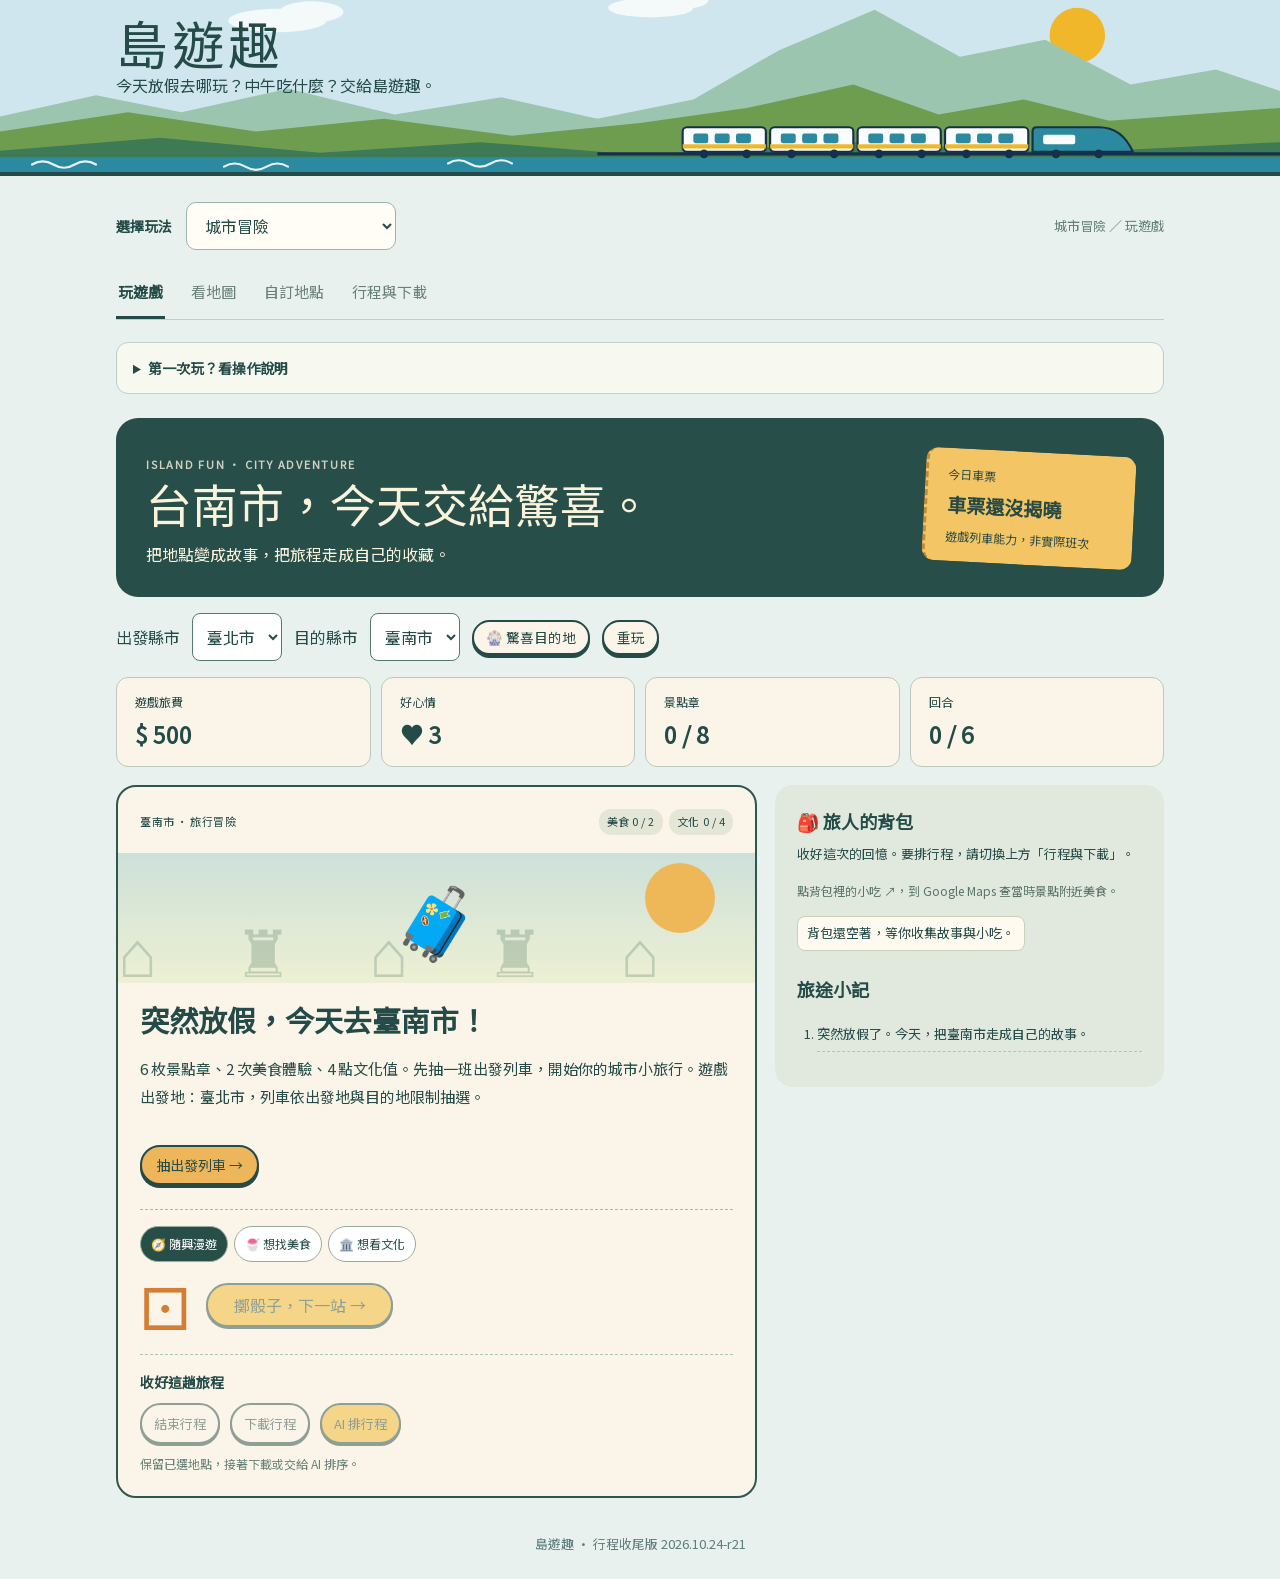
==== index.html @ c090d7b9 "Add files via upload" ====
<!doctype html>
<html lang="zh-Hant-TW">
<head>
  <meta charset="utf-8">
  <meta name="viewport" content="width=device-width, initial-scale=1">
  <title>島遊趣｜台灣環島旅行棋盤遊戲</title>
  <meta name="description" content="島遊趣：擲骰子、走訪台灣各地景點，完成環島一圈的旅行小遊戲。">
  <link rel="icon" href="assets/favicon.svg" type="image/svg+xml">
  <!-- 字體：Huninn（粉圓）作標題、Noto Sans TC 作內文；載入失敗時會自動使用系統字體 -->
  <link rel="preconnect" href="https://fonts.googleapis.com">
  <link rel="preconnect" href="https://fonts.gstatic.com" crossorigin>
  <link rel="stylesheet" href="https://fonts.googleapis.com/css2?family=Huninn&family=Noto+Sans+TC:wght@400;500;700&display=swap">
  <link rel="stylesheet" href="style.css?v=20261024-21">
  <link rel="stylesheet" href="adventure.css?v=20261024-21">
</head>
<body>

  <!-- 頁首：山、海、火車 -->
  <header class="masthead">
    <img src="assets/scenery.svg" alt="" aria-hidden="true">
    <div class="masthead-text">
      <h1>島遊趣</h1>
      <p>今天放假去哪玩？中午吃什麼？交給島遊趣。</p>
    </div>
  </header>

  <section class="explorer" id="explorer" aria-label="旅行模式">
    <nav class="ex-modes" aria-label="選擇玩法">
      <button data-ex-mode="adventure" type="button">✨ 城市冒險</button>
      <button data-ex-mode="taiwan" type="button">🗺️ 全台抽選</button>
      <button data-ex-mode="county" type="button">📍 縣市抽選</button>
      <button data-ex-mode="lunch" type="button">🍱 午餐吃什麼？</button>
      <button data-ex-mode="lottery" type="button">🎟️ 自訂抽籤</button>
      <button data-ex-mode="classic" type="button">🎒 經典環島棋盤</button>
    </nav>
    <section id="adventure-game" class="adventure-game" hidden aria-label="城市旅行冒險">
      <header class="adv-hero"><div><p class="adv-eyebrow">ISLAND FUN · CITY ADVENTURE</p><h2><span id="adv-city-title">台南</span>，今天交給驚喜。</h2><p>把地點變成故事，把旅程走成自己的收藏。</p></div><div class="adv-ticket"><span>今日車票</span><strong id="adv-train-tag">車票還沒揭曉</strong><small>遊戲列車能力，非實際班次</small></div></header>
      <div class="adv-city-bar"><label for="adv-origin">出發縣市</label><select id="adv-origin"></select><label for="adv-city">目的縣市</label><select id="adv-city"></select><button id="adv-random-city" class="btn" type="button">🎡 驚喜目的地</button><button id="adv-restart" class="btn" type="button">重玩</button><span id="adv-save" role="status"></span></div>
      <div class="adv-hud"><div><span>遊戲旅費</span><strong>$ <b id="adv-money">500</b></strong></div><div><span>好心情</span><strong>♥ <b id="adv-mood">3</b></strong></div><div><span>景點章</span><strong><b id="adv-stamps">0</b> / 8</strong></div><div><span>回合</span><strong id="adv-turn">0 / 6</strong></div></div>
      <div class="adv-main-grid"><section class="adv-stage">
        <div class="adv-stage-head"><span id="adv-scene-tag">旅行冒險</span><div class="adv-missions"><span id="adv-food-task">美食 0 / 2</span><span id="adv-culture-task">文化 0 / 4</span></div></div>
        <div class="adv-stage-art" aria-hidden="true"><span class="adv-sun"></span><span class="adv-cityline">⌂　♜　⌂　♜　⌂</span><span id="adv-scene-icon">🧳</span></div>
        <h3 id="adv-scene-title"></h3><p id="adv-scene-body"></p><div id="adv-actions" class="adv-actions"></div>
        <div class="adv-dice-zone"><div class="adv-preferences" aria-label="下一站偏好"><button type="button" data-adv-intent="any">🧭 隨興漫遊</button><button type="button" data-adv-intent="food">🍧 想找美食</button><button type="button" data-adv-intent="culture">🏛️ 想看文化</button></div><div class="adv-roll-row"><span id="adv-die" aria-label="骰子">⚀</span><button id="adv-roll" class="btn btn-primary" type="button">擲骰子，下一站 →</button><button id="adv-reroll" class="btn" type="button" hidden>用改票券重擲</button></div></div>
      </section><aside class="adv-bag"><h3>🎒 旅人的背包</h3><p>收好這次的回憶。要排行程，請切換上方「行程與下載」。</p><div class="adv-bag-ai" hidden><button id="adv-bag-ai-copy" class="btn" type="button" hidden>複製給 AI 排行程</button><button id="adv-bag-gemini" class="btn btn-primary" type="button">複製行程 → 開啟 Gemini</button><a href="https://gemini.google.com/app?hl=zh-TW" target="_blank" rel="noopener noreferrer">已複製？開啟 Google Gemini</a><p id="adv-bag-ai-status" role="status"></p><textarea id="adv-bag-ai-fallback" readonly rows="6" hidden aria-label="手動複製 AI 行程提示"></textarea></div><p class="adv-food-help">點背包裡的小吃 ↗，到 Google Maps 查當時景點附近美食。</p><ul id="adv-inventory"></ul><h3>旅途小記</h3><ol id="adv-log"></ol></aside></div>
      <section class="adv-map-card"><div class="adv-map-heading"><div><p class="adv-eyebrow">YOUR REAL FOOTPRINTS</p><h3>我的地理足跡</h3></div><button id="adv-map-retry" type="button">重新載入地圖</button></div><canvas id="adv-map" width="960" height="620" role="img" aria-label="城市實際地理位置圖，景點編號及走訪狀態另列於下方"></canvas><p id="adv-map-status" role="status">地圖載入後，可看到所有景點與旅人位置。</p><p class="adv-map-credit">底圖 © <a href="https://www.openstreetmap.org/copyright" target="_blank" rel="noopener noreferrer">OpenStreetMap contributors</a>。景點座標參考交通部觀光署開放資料；點位僅供定位，不代表開放或可直接到訪。</p><ul id="adv-stamp-list" class="adv-stamp-list"></ul>
      <div class="adv-share-row"><select id="adv-share-format" aria-label="分享圖尺寸"><option value="square">方形地圖</option><option value="story">直式地圖</option></select><button id="adv-download" class="btn btn-primary" type="button" disabled>下載 Travel Plan 地圖</button><button id="adv-copy" class="btn" type="button">複製完整行程</button><button id="adv-copy-ai" class="btn" type="button">複製給 AI 排行程</button><button id="adv-gemini" class="btn" type="button">複製行程 → 開啟 Gemini</button></div><p id="adv-share-status" role="status"></p><textarea id="adv-share-text" readonly rows="6" hidden aria-label="手動複製行程"></textarea></section>
    </section>
    <section id="ex-lottery" class="panel ex-lottery" hidden aria-labelledby="lottery-title">
      <p class="ex-eyebrow">不只旅行，任何選擇都能抽。</p><h2 id="lottery-title">自訂抽籤</h2>
      <p>一行貼一個設定值，輸入這次要抽出幾個選擇，再按「開始抽籤」。同次不重複抽出相同選項。</p>
      <label for="lottery-values">抽籤選項（每行一個，最多 200 個；重複內容會合併）</label>
      <textarea id="lottery-values" rows="9" placeholder="選項一&#10;選項二&#10;選項三"></textarea>
      <div class="lottery-controls"><label for="lottery-count">要抽出幾個？</label><input type="number" id="lottery-count" min="1" max="200" step="1" value="1"><button id="lottery-start" type="button" class="btn btn-primary">開始抽籤</button></div>
      <p id="lottery-status" role="status" aria-live="polite"></p><ol id="lottery-results" class="lottery-results"></ol>
      <button type="button" id="lottery-copy" class="btn" disabled>複製抽籤結果</button><div class="lottery-ai"><h3>用自訂地點排行程</h3><label for="lottery-ai-source">交給 AI 的地點</label><select id="lottery-ai-source"><option value="result">這次抽出的結果</option><option value="all">全部輸入地點</option></select><div class="ai-action-row"><button id="lottery-copy-ai" type="button" class="btn" disabled>複製給 AI 排行程</button><button id="lottery-gemini" type="button" class="btn btn-primary" disabled>複製行程 → 開啟 Gemini</button></div><p class="plan-note">這份清單若是景點或店家，可直接交給 AI 安排行程；地點不明時會請 AI 先確認。</p></div><label id="lottery-copy-label" for="lottery-fallback" hidden>請選取文字手動複製</label><textarea id="lottery-fallback" rows="6" readonly hidden></textarea>
      <p class="plan-note">每次開始都是新的一輪，所有輸入選項都有機會被選中。輸入、數量與上次結果會保存在此瀏覽器。</p><p id="lottery-save" class="plan-note" role="status"></p>
    </section>
    <div id="ex-play">
      <div class="ex-heading"><p class="ex-eyebrow">把猶豫，變成下一站。</p><h2 id="ex-title"></h2><p id="ex-description"></p></div>
      <div id="ex-county-controls" class="ex-controls" hidden>
        <label for="ex-county">縣市地圖</label><select id="ex-county"></select><button id="ex-reroll-county" class="btn" type="button">重新抽縣市</button>
      </div>
      <div id="ex-category-controls" class="ex-controls" hidden><label for="ex-category">想去哪一類？</label><select id="ex-category"><option value="all">全部地點</option><option value="museum">博物館</option><option value="art">美術館</option><option value="library">圖書館</option><option value="trail">步道</option><option value="street">老街／聚落</option></select><p id="ex-category-note" class="plan-note"></p></div>
      <div id="ex-lunch-controls" class="ex-controls" hidden>
        <label for="ex-campus">學校／校區</label><select id="ex-campus"><option>三民校區</option><option>民生校區</option></select>
        <details><summary>編輯午餐選項（餐點類型或店家）</summary><label for="ex-foods">每行一個選項，最多 40 個</label><textarea id="ex-foods" rows="6"></textarea><button id="ex-merge-foods" type="button" class="btn">加入預設與補充店家</button> <button id="ex-save-foods" type="button" class="btn">儲存午餐選項</button> <button id="ex-reset-foods" type="button" class="btn">恢復預設 16 個選項</button></details>
        <p class="plan-note" id="ex-lunch-note"></p>
      </div>
      <div id="ex-departure" class="ex-controls"><label for="ex-origin">遊戲出發縣市</label><select id="ex-origin"></select><p class="plan-note">可隨時變更出發縣市，第一站交通遊戲卡會同步更新。列車卡不代表實際班次。</p></div>
      <div class="ex-grid"><section class="panel ex-machine">
        <h2 id="ex-next-label"></h2><div id="ex-visual" class="ex-visual"></div>
        <p class="ex-count" id="ex-count"></p><div class="ex-draw-actions">
          <button type="button" class="btn" data-draw="dice">🎲 擲骰子</button><button type="button" class="btn" data-draw="dart">🎯 擲飛鏢</button><button type="button" class="btn btn-primary" data-draw="wheel">🎡 轉輪盤</button>
        </div><p class="plan-note">三種方式皆為隨機抽選。骰子以六進位編碼對應候選編號；飛鏢為模擬隨機投擲。</p>
        <div id="ex-result" class="ex-result" hidden><span>這次選到</span><h3 id="ex-result-name"></h3><div id="ex-result-map"></div><p id="ex-result-transport" class="ex-train-note"></p></div>
        <p id="ex-status" role="status" aria-live="polite">選一種玩法，決定下一站。</p>
      </section><section class="panel">
        <h2 id="ex-route-title"></h2><p id="ex-empty" class="plan-note">抽到景點後，會依順序加入這裡。</p><ol id="ex-route" class="ex-route"></ol>
        <div class="ex-route-actions"><button id="ex-copy" type="button" class="btn">複製行程</button><button id="ex-copy-ai" type="button" class="btn">複製給 AI 排行程</button><button id="ex-gemini" type="button" class="btn">複製行程 → 開啟 Gemini</button><button id="ex-clear" type="button" class="btn">重玩</button></div>
        <label id="ex-manual-label" for="ex-manual-copy" hidden>請選取文字手動複製</label><textarea id="ex-manual-copy" readonly rows="8" hidden></textarea>
        <p id="ex-save" role="status" class="plan-note"></p><p class="plan-note">各縣市、各校區分開保留抽選紀錄。同張地圖不重複抽已加入行程的地點，全部抽完可重新開始。抽選順序未依距離最佳化，跨縣市或離島請分天安排。</p>
      </section></div>
      <section class="panel ex-map-panel"><h2>這張地圖的候選地點</h2><p class="plan-note">這是抽選探索棋盤，非地理位置圖。格子編號對應輪盤區域；實際位置請開啟地圖查詢。</p>
        <details id="ex-custom-editor"><summary>✏️ 自訂地點</summary><label for="ex-map-places">每行一個地點；套用後會替換整張候選地圖並重新開始此地圖的抽選紀錄。</label><textarea id="ex-map-places" rows="7"></textarea><div class="ex-route-actions"><button id="ex-apply-map" class="btn btn-primary" type="button">套用到這張地圖</button><button id="ex-default-map" class="btn" type="button">恢復預設地點</button><button id="custom-copy-ai" class="btn" type="button">複製自訂地點給 AI</button><button id="custom-gemini" class="btn" type="button">複製行程 → 開啟 Gemini</button></div></details>
        <ol id="ex-candidate-list" class="ex-candidates"></ol>
      </section>
      <details class="ex-sources"><summary>景點參考與使用提醒</summary><p>預設地點僅供旅行靈感，開放、收費及營業狀況請以各館舍與店家公告為準。</p><a href="https://www.taiwan.net.tw/m1.aspx?sNo=0001016" target="_blank" rel="noopener noreferrer">交通部觀光署景點資訊</a> · <a href="https://www.twtainan.net/zh-tw/shop/consume/1113/" target="_blank" rel="noopener noreferrer">莉莉水果店｜臺南旅遊網</a></details>
    </div>
  </section>
  <main class="layout" id="classic-game" hidden>

    <!-- 棋盤（格子由 game.js 產生） -->
    <section class="board-wrap" aria-label="遊戲棋盤">
      <div id="board" class="board">

        <!-- 棋盤中央：骰子與按鈕 -->
        <div class="center">
          <img class="center-map" src="assets/taiwan.svg" alt="" aria-hidden="true">
          <div class="center-content">
            <div id="die" class="die" role="img" aria-label="骰子">
              <!-- 9 個點位由 game.js 產生 -->
            </div>
            <button id="btn-roll" class="btn btn-primary btn-roll" type="button">擲骰子</button>
            <p id="hint" class="hint" aria-live="polite">準備好了就出發吧！</p>
          </div>
        </div>

        <!-- 玩家棋子 -->
        <div id="token" class="token" aria-hidden="true">🎒</div>
      </div>
    </section>

    <!-- 側邊：旅人手帳 -->
    <aside class="side">
      <section class="panel" aria-labelledby="stats-title">
        <h2 id="stats-title">旅人手帳</h2><p id="departure-note" class="ex-train-note">第一回合會依落點抽出發交通卡。</p>
        <dl class="stats">
          <div class="stat wide"><dt>📍 目前位置</dt><dd id="stat-pos">出發！環遊台灣</dd></div>
          <div class="stat"><dt>💰 旅費</dt><dd id="stat-money">NT$ 0</dd></div>
          <div class="stat"><dt>🌄 旅遊值</dt><dd id="stat-travel">0</dd></div>
          <div class="stat"><dt>🏛️ 文化值</dt><dd id="stat-culture">0</dd></div>
          <div class="stat"><dt>📮 走訪景點</dt><dd id="stat-visited">0 / 0</dd></div>
        </dl>
        <div class="progress" aria-label="環島進度">
          <div class="progress-track"><div id="progress-fill" class="progress-fill"></div></div>
          <p id="progress-text" class="progress-text">環島進度 0 / 24 格</p>
        </div>
      </section>

      <section class="panel" aria-labelledby="plan-title" id="planner">
        <h2 id="plan-title">我的旅行行程</h2>
        <p class="plan-note">蓋章景點會依走訪順序加入。下方可選擇景點格，換成你想玩的地點。清單是旅行靈感，跨縣市或離島請分天安排。</p>
        <form id="place-form" class="place-form">
          <label for="replace-cell">要替換的景點格</label><select id="replace-cell"></select><label for="place-name">新地點（建議含縣市）</label>
          <div class="place-input"><input id="place-name" maxlength="80" placeholder="例如：台中 第二市場" required><button class="btn" type="submit">替換地圖格子</button></div>
        </form><p class="plan-note">替換格子會重新開始環島回合與行程；自訂棋盤會保留至下次開啟。</p><button type="button" class="btn" id="reset-board">恢復原始環島地圖</button>
        <ol id="itinerary" class="itinerary"></ol>
        <button id="copy-plan" type="button" class="btn">複製行程</button>
        <p id="plan-status" role="status" class="plan-note"></p>
        <label for="plan-fallback" id="fallback-label" hidden>請選取以下文字，手動複製行程</label>
        <textarea id="plan-fallback" rows="7" readonly hidden></textarea>
      </section>
      <section class="panel" aria-labelledby="save-title">
        <h2 id="save-title">旅行存檔</h2>
        <p id="save-status" role="status" class="plan-note"></p>
        <p class="plan-note">進度保留在目前瀏覽器。回合中離開，會回到上一個完成的回合；換裝置、清除瀏覽器資料或無痕模式可能無法保留。</p>
        <button id="reset-game" type="button" class="btn">重新開始</button>
      </section>
      <section class="panel" aria-labelledby="log-title">
        <h2 id="log-title">旅途紀錄</h2>
        <ol id="log" class="log"></ol>
      </section>

      <details class="panel rules">
        <summary>玩法說明</summary>
        <ul>
          <li>按「擲骰子」，棋子會依點數前進。</li>
          <li>停在景點可蓋章，獲得旅遊值、文化值，也要付出一點旅費。</li>
          <li>🎒 旅途奇遇多半是好運；🌦️ 突發事件可能讓你停一回合或退後。</li>
          <li>繞完一圈回到起點，就能領取你的旅行稱號。</li>
        </ul>
      </details>
    </aside>
  </main>

  <section class="explorer" id="unified-plan" aria-labelledby="unified-title"><div class="panel unified-card"><p class="unified-eyebrow" id="unified-mode">行程</p><h2 id="unified-title">Travel Plan</h2><p id="unified-end-status" class="plan-note" role="status"></p><ol id="unified-place-list" class="unified-place-list"></ol><div class="unified-options"><label for="unified-source">使用的內容</label><select id="unified-source"></select><span id="unified-count" role="status"></span><label for="unified-format">圖片尺寸</label><select id="unified-format"><option value="square">方形圖片</option><option value="story">直式圖片</option></select></div><div class="unified-buttons"><button id="unified-finish" class="btn" type="button">結束行程</button><button id="unified-copy" class="btn" type="button">複製行程</button><button id="unified-ai" class="btn" type="button" hidden>複製給 AI 排行程</button><button id="unified-gemini" class="btn btn-primary" type="button">複製行程 → 開啟 Gemini</button><button id="unified-download" class="btn" type="button">下載 Travel Plan</button><button id="unified-download-text" class="btn" type="button">下載 AI 排程文字</button><button id="unified-replay" class="btn" type="button">重玩</button></div><div class="site-url-row"><span>遊戲網址</span><a href="https://nancy098517.github.io/island-fun/" target="_blank" rel="noopener noreferrer">https://nancy098517.github.io/island-fun/</a><button id="unified-share" class="btn" type="button">複製網址</button><p id="site-url-status" role="status"></p><textarea id="site-url-fallback" readonly rows="2" hidden aria-label="手動複製遊戲網址"></textarea></div><p id="unified-format-note" class="plan-note"></p><p id="unified-status" role="status"></p><textarea id="unified-fallback" readonly rows="7" hidden aria-label="手動複製 Travel Plan"></textarea><p class="plan-note"><a href="https://gemini.google.com/app?hl=zh-TW" target="_blank" rel="noopener noreferrer">開啟 Google Gemini</a>，貼上已複製的內容並送出。</p></div></section>
  <div class="explorer" id="map-area">
    <section id="google-place-map" class="panel google-place-map" aria-labelledby="google-place-title">
      <div class="google-map-heading"><h2 id="google-place-title">📍 Google Maps 地點標示</h2><a id="google-place-external" target="_blank" rel="noopener noreferrer">在 Google Maps 開啟</a></div>
      <p id="google-place-label" role="status"></p>
      <iframe id="google-place-frame" title="Google Maps 地點" loading="lazy" allowfullscreen referrerpolicy="no-referrer-when-downgrade"></iframe>
      <div class="map-share-actions"><button id="map-copy-link" class="btn" type="button">複製地圖連結</button><button id="map-copy-invite" class="btn" type="button">複製邀約文字</button><button id="map-share" class="btn" type="button">複製遊戲網址</button></div>
      <div class="map-share-actions"><label for="share-image-format">Travel Plan 分享圖</label><select id="share-image-format"><option value="square">方形圖片</option><option value="story">直式圖片</option></select><button id="map-download-image" class="btn" type="button">下載 Travel Plan PNG</button></div><p id="map-share-status" role="status"></p><label id="map-copy-fallback-label" for="map-copy-fallback" hidden>請選取文字手動複製</label><textarea id="map-copy-fallback" readonly rows="6" hidden></textarea>
      <p class="plan-note">此模式的分享圖是文字行程卡。發文時可另外貼上邀約文字與地圖連結。</p>
      <p class="plan-note">按「在地圖標示」可查詢店家；選取正確分店後，以 OpenStreetMap 底圖標示。若查不到，請改用完整地址。一次查看一個地點。</p>
    </section>
  </div>

  <footer class="footer">
    島遊趣 · 行程收尾版 2026.10.24-r21
  </footer>

  <!-- 景點／事件卡片 -->
  <div id="modal" class="overlay" hidden>
    <div id="card" class="card" role="dialog" aria-modal="true" aria-labelledby="card-title" data-theme="city">
      <div class="card-head"><span id="card-tag" class="tag"></span></div>
      <div id="card-icon" class="card-icon" aria-hidden="true"></div>
      <h2 id="card-title"></h2>
      <p id="card-body" class="card-body"></p>
      <ul id="card-chips" class="chips"></ul>
      <button id="card-btn" class="btn btn-primary" type="button">繼續</button>
    </div>
  </div>

  <!-- 結算畫面 -->
  <div id="result" class="overlay" hidden>
    <div class="card result-card" role="dialog" aria-modal="true" aria-labelledby="result-title" data-theme="culture">
      <div class="card-icon" aria-hidden="true">🎉</div>
      <h2 id="result-title">恭喜完成台灣環島旅行！</h2>
      <dl class="result-grid">
        <div><dt>走訪景點數</dt><dd id="res-visited">0</dd></div>
        <div><dt>旅遊值</dt><dd id="res-travel">0</dd></div>
        <div><dt>文化值</dt><dd id="res-culture">0</dd></div>
        <div><dt>剩餘旅費</dt><dd id="res-money">0</dd></div>
      </dl>
      <div class="title-badge">
        <span class="badge-label">你的旅行稱號</span>
        <strong id="res-title-name"></strong>
        <p id="res-title-note"></p>
      </div>
      <div class="result-actions">
        <button id="btn-restart" class="btn btn-primary" type="button">重玩</button>
        <button id="result-plan" class="btn" type="button">下載／AI 排行程</button>
        <button id="btn-copy" class="btn" type="button">複製成績</button>
      </div>
      <p id="copy-status" class="copy-status" aria-live="polite"></p>
    </div>
  </div>

  <script src="transport.js?v=20261024-21" defer></script>
  <script src="city-data.js?v=20261024-21" defer></script>
  <script src="trip-plan.js?v=20261024-21" defer></script>
  <script src="lunch-data.js?v=20261024-21" defer></script>
  <script src="community-data.js?v=20261024-21" defer></script>
  <script src="location-search.js?v=20261024-21" defer></script>
  <script src="place-map.js?v=20261024-21" defer></script>
  <script src="plan-actions.js?v=20261024-21" defer></script>
  <script src="game.js?v=20261024-21" defer></script>
  <script src="adventure.js?v=20261024-21" defer></script>
  <script src="explore.js?v=20261024-21" defer></script>
  <script src="workspace-tabs.js?v=20261024-21" defer></script>

</body>
</html>
---- style.css ----
/* ==========================================================
   島遊趣 style.css
   配色取自台灣旅行的日常：海、山、計程車黃、蓋章紅、夜藍墨水
   ========================================================== */

:root {
  --ink: #14304a;       /* 夜藍（文字、邊框） */
  --sea: #2b8aa0;       /* 海水 */
  --leaf: #5f8f4a;      /* 山林綠 */
  --taxi: #f1b72b;      /* 計程車黃 */
  --stamp: #c5402f;     /* 旅行印章紅 */
  --slate: #6a7f99;     /* 都會灰藍 */
  --bg: #e8f1ee;        /* 頁面底色（淡海鹽色） */
  --paper: #fbfdfc;     /* 卡片紙色 */
  --mint: #d8efe6;      /* 旅途奇遇格 */
  --mist: #e3e9f2;      /* 突發事件格 */

  --font-title: "Huninn", "Noto Sans TC", "PingFang TC", "Microsoft JhengHei", sans-serif;
  --font-body: "Noto Sans TC", "PingFang TC", "Microsoft JhengHei", system-ui, sans-serif;
}

*, *::before, *::after { box-sizing: border-box; }

html { -webkit-text-size-adjust: 100%; }

body {
  margin: 0;
  background: var(--bg);
  color: var(--ink);
  font-family: var(--font-body);
  line-height: 1.6;
}

h1, h2 { font-family: var(--font-title); font-weight: 400; margin: 0; }

:focus-visible { outline: 3px solid var(--sea); outline-offset: 3px; }

/* ---------- 頁首 ---------- */
.masthead {
  position: relative;
  height: clamp(128px, 19vw, 176px);
  overflow: hidden;
  background: #cfe6ee;
  border-bottom: 4px solid var(--ink);
}
.masthead img {
  position: absolute; inset: 0;
  width: 100%; height: 100%;
  object-fit: cover;
  object-position: 70% bottom;
}
.masthead-text {
  position: relative;
  max-width: 1080px;
  margin: 0 auto;
  padding: 14px 16px;
}
.masthead h1 {
  font-size: clamp(32px, 7vw, 52px);
  line-height: 1.1;
  letter-spacing: 0.08em;
}
.masthead p { margin: 2px 0 0; font-size: clamp(13px, 2.6vw, 16px); }

/* ---------- 版面 ---------- */
.layout {
  display: grid;
  grid-template-columns: minmax(0, 1fr);
  gap: 16px;
  max-width: 1080px;
  margin: 0 auto;
  padding: 14px 12px 8px;
}
@media (min-width: 900px) {
  .layout {
    grid-template-columns: minmax(0, 640px) 340px;
    justify-content: center;
    align-items: start;
    gap: 24px;
    padding-top: 22px;
  }
}

/* ---------- 棋盤 ---------- */
.board {
  /* container-type 讓內部可用 cqw（棋盤寬度的 1%）來縮放文字與棋子 */
  container-type: inline-size;
  position: relative;
  display: grid;
  grid-template-columns: repeat(7, minmax(0, 1fr));
  grid-template-rows: repeat(7, minmax(0, 1fr));
  gap: 4px;
  width: 100%;
  max-width: 640px;
  margin: 0 auto;
  aspect-ratio: 1;
  padding: 6px;
  background: var(--ink);
  border-radius: 18px;
}

.cell {
  position: relative;
  display: flex;
  flex-direction: column;
  align-items: center;
  justify-content: center;
  min-width: 0;
  overflow: hidden;
  background: var(--paper);
  border-radius: 6px;
  padding-top: 5px;
  text-align: center;
}
/* 景點頂端色帶：用顏色區分山、海、城市、人文 */
.cell::before {
  content: "";
  position: absolute; left: 0; right: 0; top: 0;
  height: 5px;
  background: var(--band, transparent);
}
.cell[data-theme="sea"]     { --band: var(--sea); }
.cell[data-theme="green"]   { --band: var(--leaf); }
.cell[data-theme="city"]    { --band: var(--slate); }
.cell[data-theme="culture"] { --band: var(--taxi); }

.cell[data-type="start"] { background: var(--taxi); }
.cell[data-type="chance"] { background: var(--mint); }
.cell[data-type="event"] { background: var(--mist); }

.cell-icon { font-size: clamp(15px, 5cqw, 30px); line-height: 1.15; }
.cell-name {
  font-size: clamp(9px, 2.9cqw, 14px);
  line-height: 1.15;
  font-weight: 500;
  white-space: nowrap;
}

/* 走訪過的景點蓋上紅色印章 */
.cell.visited::after {
  content: "印";
  position: absolute;
  right: 1px; top: 6px;
  width: 1.5em; height: 1.5em;
  display: grid; place-items: center;
  font-family: var(--font-title);
  font-size: clamp(8px, 2.4cqw, 13px);
  color: var(--stamp);
  border: 2px solid var(--stamp);
  border-radius: 50%;
  transform: rotate(-14deg);
  background: rgba(251, 253, 252, 0.8);
}

/* 棋盤中央 */
.center {
  grid-row: 2 / 7;
  grid-column: 2 / 7;
  position: relative;
  display: grid;
  place-items: center;
  background: #dcebe6;
  border-radius: 10px;
  overflow: hidden;
}
.center-map {
  position: absolute;
  height: 92%;
  left: 50%; top: 50%;
  transform: translate(-50%, -50%);
}
.center-content {
  position: relative;
  display: flex;
  flex-direction: column;
  align-items: center;
  gap: clamp(6px, 2.4cqw, 16px);
  padding: 0 6px;
}
.hint {
  margin: 0;
  max-width: 90%;
  min-height: 2.6em;
  text-align: center;
  font-size: clamp(11px, 2.9cqw, 15px);
  line-height: 1.3;
  font-weight: 500;
}

/* 玩家棋子 */
.token {
  position: absolute;
  z-index: 3;
  width: 6.6cqw; height: 6.6cqw;
  display: grid; place-items: center;
  font-size: 4.2cqw;
  background: var(--taxi);
  border: 2px solid var(--ink);
  border-radius: 50%;
  box-shadow: 0 2px 0 var(--ink);
  transform: translate(-50%, -50%);
  transition: left 0.28s ease, top 0.28s ease;
  pointer-events: none;
}
.token.no-anim { transition: none; }
.token.hop { animation: hop 0.3s ease; }
@keyframes hop {
  0%   { transform: translate(-50%, -50%); }
  50%  { transform: translate(-50%, -95%); }
  100% { transform: translate(-50%, -50%); }
}

/* ---------- 骰子 ---------- */
.die {
  width: clamp(50px, 15cqw, 88px);
  aspect-ratio: 1;
  display: grid;
  grid-template: repeat(3, 1fr) / repeat(3, 1fr);
  padding: 12%;
  background: #fff;
  border: 3px solid var(--ink);
  border-radius: 16px;
  box-shadow: 0 4px 0 var(--ink);
}
.pip { border-radius: 50%; background: transparent; }
.pip.on { background: var(--ink); }
.die.rolling { animation: shake 0.4s linear infinite; }
@keyframes shake {
  0%   { transform: rotate(0deg) translateY(0); }
  25%  { transform: rotate(-14deg) translateY(-5px); }
  50%  { transform: rotate(10deg) translateY(0); }
  75%  { transform: rotate(-8deg) translateY(-3px); }
  100% { transform: rotate(0deg) translateY(0); }
}

/* ---------- 按鈕 ---------- */
.btn {
  font-family: var(--font-title);
  font-size: 1.05rem;
  cursor: pointer;
  padding: 0.5em 1.6em;
  color: var(--ink);
  background: var(--paper);
  border: 3px solid var(--ink);
  border-radius: 999px;
  box-shadow: 0 4px 0 var(--ink);
  transition: transform 0.08s, box-shadow 0.08s;
}
.btn:active:not(:disabled) { transform: translateY(3px); box-shadow: 0 1px 0 var(--ink); }
.btn:disabled { opacity: 0.5; cursor: not-allowed; box-shadow: 0 2px 0 var(--ink); }
.btn-primary { background: var(--taxi); }
.btn-roll { font-size: clamp(0.95rem, 4cqw, 1.5rem); padding: 0.35em 1.4em; }

/* ---------- 側邊面板 ---------- */
.side { display: grid; gap: 14px; }

.panel {
  background: var(--paper);
  border: 3px solid var(--ink);
  border-radius: 12px;
  padding: 12px 14px 14px;
}
.panel h2 { font-size: 1.25rem; margin-bottom: 8px; }

.stats { display: grid; grid-template-columns: 1fr 1fr; gap: 0 14px; margin: 0; }
.stat {
  padding: 6px 0;
  border-top: 2px dashed var(--line, #c9d9d3);  /* 像車票的虛線 */
}
.stat.wide { grid-column: 1 / -1; border-top: 0; }
.stat dt { font-size: 0.82rem; opacity: 0.8; }
.stat dd { margin: 0; font-size: 1.15rem; font-weight: 700; }
.stat dd.bump { animation: bump 0.6s ease; transform-origin: left center; }
@keyframes bump {
  0%   { transform: scale(1); color: var(--ink); }
  35%  { transform: scale(1.18); color: var(--sea); }
  100% { transform: scale(1); color: var(--ink); }
}

.progress { margin-top: 8px; }
.progress-track {
  height: 12px;
  background: #dbe6e1;
  border: 2px solid var(--ink);
  border-radius: 999px;
  overflow: hidden;
}
.progress-fill { height: 100%; width: 0; background: var(--leaf); transition: width 0.3s ease; }
.progress-text { margin: 4px 0 0; font-size: 0.82rem; }

.log { list-style: none; margin: 0; padding: 0; font-size: 0.9rem; }
.log li { padding: 5px 0; border-top: 1px dashed #c9d9d3; }
.log li:first-child { border-top: 0; font-weight: 700; }
.log li:not(:first-child) { opacity: 0.75; }

.rules summary { cursor: pointer; font-family: var(--font-title); font-size: 1.1rem; }
.rules ul { margin: 8px 0 0; padding-left: 1.2em; font-size: 0.92rem; }

.footer { text-align: center; padding: 14px 12px 24px; font-size: 0.8rem; opacity: 0.7; }

/* ---------- 彈出卡片 ---------- */
.overlay {
  position: fixed; inset: 0; z-index: 10;
  display: flex; align-items: center; justify-content: center;
  padding: 16px;
  background: rgba(20, 48, 74, 0.6);
  overflow-y: auto;
}
.overlay[hidden] { display: none; }

.card {
  width: min(100%, 400px);
  max-height: 100%;
  overflow-y: auto;
  padding: 0 20px 20px;
  text-align: center;
  background: var(--paper);
  border: 3px solid var(--ink);
  border-radius: 16px;
  animation: pop 0.18s ease-out;
}
@keyframes pop { from { transform: scale(0.94); opacity: 0; } to { transform: scale(1); opacity: 1; } }

.card-head {
  margin: 0 -20px;
  padding: 8px 12px;
  background: var(--band, var(--slate));
  border-bottom: 3px solid var(--ink);
  border-radius: 12px 12px 0 0;
}
.card[data-theme="sea"]     { --band: var(--sea); }
.card[data-theme="green"]   { --band: var(--leaf); }
.card[data-theme="city"]    { --band: var(--slate); }
.card[data-theme="culture"] { --band: var(--taxi); }
.card[data-theme="chance"]  { --band: #7fc4a8; }
.card[data-theme="event"]   { --band: #9fb2cc; }

.tag { font-family: var(--font-title); font-size: 0.95rem; color: var(--ink); }
.card-icon { font-size: 52px; line-height: 1.2; margin-top: 12px; }
.card h2 { font-size: 1.7rem; margin: 4px 0 6px; }
.card-body { margin: 0 0 12px; font-size: 1.02rem; }

.chips { list-style: none; display: flex; flex-wrap: wrap; justify-content: center; gap: 8px; margin: 0 0 16px; padding: 0; }
.chip { padding: 3px 12px; border-radius: 8px; font-weight: 700; font-size: 0.95rem; }
.chip.good { background: #dff0d8; color: #2f5d1f; }
.chip.bad  { background: #f8dcd6; color: #8d2a1c; }
.chip.info { background: #dbe8f2; color: var(--ink); }

/* ---------- 結算 ---------- */
.result-card { width: min(100%, 440px); }
.result-grid {
  display: grid; grid-template-columns: 1fr 1fr; gap: 8px;
  margin: 8px 0 14px;
}
.result-grid div { padding: 8px; background: #eef5f2; border-radius: 8px; }
.result-grid dt { font-size: 0.82rem; opacity: 0.8; }
.result-grid dd { margin: 0; font-size: 1.4rem; font-weight: 700; }

.title-badge {
  margin: 0 0 16px;
  padding: 12px 14px;
  border: 3px dashed var(--stamp);
  border-radius: 12px;
  color: var(--stamp);
  transform: rotate(-1.5deg);
}
.badge-label { display: block; font-size: 0.82rem; }
.title-badge strong { display: block; font-family: var(--font-title); font-weight: 400; font-size: 1.8rem; line-height: 1.3; }
.title-badge p { margin: 4px 0 0; font-size: 0.92rem; color: var(--ink); }

.result-actions { display: flex; gap: 10px; justify-content: center; flex-wrap: wrap; }
.copy-status { min-height: 1.4em; margin: 10px 0 0; font-size: 0.85rem; }

/* ---------- 偏好：減少動態 ---------- */
@media (prefers-reduced-motion: reduce) {
  .die.rolling, .token.hop, .stat dd.bump, .card { animation: none; }
  .token { transition: none; }
}

/* 旅行規劃與存檔 */
.plan-note { font-size: .85rem; line-height: 1.7; color: #425965; }
.place-form label { display:block; font-size:.9rem; margin-bottom:.4rem; }
.place-input { display:flex; gap:.4rem; flex-wrap:wrap; }
.place-input input { flex:1; min-width:0; width:100%; border:1px solid #55717b; border-radius:8px; padding:.65rem; font:inherit; }
.place-input .btn { padding:.5rem .8rem; }
.itinerary { padding-left:1.5rem; max-height:20rem; overflow:auto; }
.itinerary li { padding:.6rem 0; border-bottom:1px dashed #b8c8cb; overflow-wrap:anywhere; }
.plan-links { display:flex; gap:.6rem; flex-wrap:wrap; align-items:center; margin-top:.3rem; font-size:.8rem; }
.plan-links a { color:#176579; text-underline-offset:3px; }
.plan-links button { font:inherit; background:white; border:1px solid #9aafb6; border-radius:5px; padding:.2rem .45rem; cursor:pointer; }
#plan-fallback { width:100%; box-sizing:border-box; font:inherit; }
.result-actions { flex-wrap:wrap; }
/* 決策入口與探索地圖 */
[hidden] { display:none !important; }
.explorer { max-width:1080px; margin:0 auto; padding:22px 16px; }
.ex-modes { display:grid;grid-template-columns:repeat(4,minmax(0,1fr));gap:10px; }
.ex-modes button { min-height:60px;border:2px solid var(--ink);border-radius:12px;background:var(--paper);color:var(--ink);font:inherit;font-weight:700;padding:10px;cursor:pointer; }
.ex-modes button[aria-pressed="true"] { background:var(--taxi);box-shadow:0 4px 0 var(--ink); }
.ex-heading { margin:28px 0 18px; }
.ex-heading h2 { font-size:clamp(26px,5vw,38px); }
.ex-heading p { max-width:680px; }
.ex-eyebrow { color:#296d62;font-size:.85rem;letter-spacing:.12em;font-weight:bold;margin:0 0 6px; }
.ex-controls { display:flex;gap:12px;align-items:center;flex-wrap:wrap;background:#d6e7df;border-radius:12px;padding:16px;margin-bottom:18px; }
.ex-controls details { width:100%; }
.ex-controls details label, #ex-custom-editor label {display:block;margin:12px 0 6px;}
.ex-controls select, #replace-cell { max-width:100%;padding:10px;border:2px solid var(--ink);border-radius:8px;font:inherit;background:white;color:var(--ink); }
#replace-cell { width:100%;margin-bottom:10px; }
.ex-grid { display:grid;grid-template-columns:minmax(0,1.1fr) minmax(0,1fr);gap:20px;align-items:start; }
.ex-machine { text-align:center; }
.ex-visual { width: min(100%,320px);aspect-ratio:1;margin:0 auto;display:grid;place-items:center; }
.ex-visual svg { width:100%;height:100%; }
.ex-dice { font-size:clamp(48px,8vw,90px);color:var(--ink); }
.ex-draw-actions,.ex-route-actions { display:flex;gap:10px;flex-wrap:wrap;justify-content:center; }
.ex-draw-actions .btn,.ex-route-actions .btn { font-size:.95rem;padding:.5em 1em; }
.ex-count { margin:4px 0 14px;font-weight:700; }
.ex-result { background:#e5f2e4;border:2px dashed #557e50;border-radius:12px;padding:16px;margin:18px 0 8px; }
.ex-result h3 {font-size:1.5rem;margin:3px 0 8px;overflow-wrap:anywhere;}
#ex-status { min-height:3em;line-height:1.7;overflow-wrap:anywhere; }
.ex-route { padding-left:24px;max-height:480px;overflow:auto; }
.ex-route li { padding:10px 0;border-bottom:1px dashed #b7c9c1;overflow-wrap:anywhere; }
.ex-route-links {display:flex;flex-wrap:wrap;gap:12px;font-size:.85rem;margin-top:6px;align-items:center;}
.ex-route-links button {border:1px solid #9aafb6;border-radius:5px;background:white;color:var(--ink);padding:5px 8px;font:inherit;cursor:pointer;}
.explorer a { color:#176579;text-underline-offset:3px; }
.ex-map-panel { margin-top:20px; }
.ex-candidates {list-style:none;display:grid;grid-template-columns:repeat(4,minmax(0,1fr));gap:10px;padding:0;max-height:440px;overflow:auto;}
.ex-candidates li {background:#e7eee9;border-top:4px solid var(--sea);border-radius:8px;min-height:70px;padding:12px;display:grid;align-items:center;overflow-wrap:anywhere;font-size:.95rem;}
.ex-candidates li.ex-visited {background:#f9efd1;border-color:var(--taxi);}
#ex-custom-editor {margin-top:12px;} #ex-custom-editor summary,.ex-sources summary {cursor:pointer;}
.explorer textarea {width:100%;box-sizing:border-box;border:1px solid #55717b;border-radius:8px;padding:10px;font:inherit;margin-bottom:12px;}
.ex-sources {font-size:.85rem;margin-top:20px;}
@media(max-width:700px) { .ex-modes{grid-template-columns:repeat(2,minmax(0,1fr));}.ex-grid{grid-template-columns:minmax(0,1fr);}.ex-candidates{grid-template-columns:repeat(2,minmax(0,1fr));}.explorer{padding:16px 12px;}.ex-controls .btn{font-size:.9rem;padding:.5em 1em;} }
.ex-modes { grid-template-columns:repeat(5,minmax(0,1fr)); }
.ex-lottery { margin-top:24px;max-width:760px;margin-left:auto;margin-right:auto;padding:22px; }
.ex-lottery h2 {font-size:2rem;}
.ex-lottery label {display:block;margin:14px 0 8px;}
.lottery-controls {display:flex;gap:12px;align-items:center;flex-wrap:wrap;}
.lottery-controls label {margin:0;}
#lottery-count {width:90px;max-width:100%;padding:10px;border:2px solid var(--ink);border-radius:8px;font:inherit;}
.lottery-results li {padding:12px;background:#e0efe3;border-radius:8px;margin:8px 0;overflow-wrap:anywhere;font-weight:700;}
#lottery-status {min-height:1.6em;}
@media(max-width:700px) {.ex-modes{grid-template-columns:repeat(2,minmax(0,1fr));}.ex-modes button:last-child{grid-column:1/-1;}.ex-lottery{padding:16px;}}
.ex-train-note {font-size:.85rem;line-height:1.7;background:#e1ebf0;border-left:4px solid var(--sea);padding:10px;text-align:left;white-space:pre-line;overflow-wrap:anywhere;}
.google-place-map {margin-top:22px;}
.google-map-heading {display:flex;gap:12px;align-items:center;justify-content:space-between;flex-wrap:wrap;}
.google-map-heading a {font-size:.85rem;}
#google-place-frame {display:block;border:0;border-radius:10px;width:100%;height:350px;background:#dde9e4;}
#google-place-label {font-weight:700;overflow-wrap:anywhere;}
.ex-candidates li button {padding:0;border:0;background:none;text-align:left;font:inherit;cursor:pointer;color:var(--ink);width:100%;overflow-wrap:anywhere;}
#ex-result-map button {padding:6px 12px;border:1px solid #55717b;border-radius:6px;background:white;font:inherit;cursor:pointer;color:var(--ink);}
@media(max-width:700px){#google-place-frame{height:280px;}}
.map-share-actions {display:flex;flex-wrap:wrap;gap:10px;align-items:center;margin-top:14px;}
.map-share-actions .btn {font-size:.9rem;padding:.5em 1em;}
.map-share-actions select {font:inherit;max-width:100%;padding:8px;border:1px solid var(--ink);border-radius:6px;}
#map-share-status {font-size:.9rem;min-height:1.5em;}

@font-face {font-family:"Island Trip TC";src:url("assets/island-trip-tc.ttf") format("truetype");font-style:normal;font-weight:400;font-display:swap;}

#map-area { padding-top:0; }
#map-area:has(#google-place-map[hidden]) { display:none; }

:root {--font-title:"Island Trip TC","Island Emoji","Microsoft JhengHei",sans-serif;--font-body:"Island Trip TC","Island Emoji","Microsoft JhengHei",sans-serif;}

@font-face {font-family:"Island Emoji";src:url("assets/island-emoji.ttf") format("truetype");font-style:normal;font-weight:400;font-display:swap;}
.ai-settings-grid{display:grid;grid-template-columns:2fr 1fr 1fr 1.3fr;gap:12px;margin-top:14px;}
.ai-settings-grid label{font-size:.9rem;display:grid;gap:6px;}
.ai-settings-grid input,.ai-settings-grid select{font:inherit;width:100%;min-width:0;padding:9px;border:1px solid #9aafb6;border-radius:7px;background:white;color:var(--ink);}
.ai-plan-settings summary{cursor:pointer;}
@media(max-width:700px){.ai-settings-grid{grid-template-columns:1fr 1fr;}.ai-settings-grid label:first-child{grid-column:1/-1;}}
.ai-action-row{display:flex;flex-wrap:wrap;gap:10px;margin-top:12px;}
.lottery-ai{margin-top:24px;border-top:1px dashed #b7c9c1;padding-top:16px;}
.lottery-ai h3{font-size:1.1rem;}.lottery-ai select{max-width:100%;padding:10px;border:1px solid #557970;border-radius:8px;font:inherit;background:white;color:var(--ink);}
/* 全模式使用同一組操作列；保留舊元件僅供相容事件，不再呈現分散按鈕。 */
.ex-route-actions:has(#ex-copy),.adv-share-row,.map-share-actions,.lottery-ai,#lottery-copy,#custom-copy-ai,#custom-gemini,#copy-plan,#reset-game{display:none !important;}
#unified-plan{padding-top:0;}.unified-card{border-color:#31564e;background:#faf5e8;padding:22px;}.unified-eyebrow{font-size:12px;letter-spacing:.08em;color:#426b5a;margin:0 0 5px;}.unified-card h2{font-size:28px;}.unified-options{display:flex;gap:10px;align-items:center;flex-wrap:wrap;margin:16px 0;}.unified-options label,.unified-options span{font-size:13px;}.unified-options select{font:inherit;max-width:100%;padding:9px;border:1px solid #9aaa99;border-radius:8px;background:white;color:#254b48;}.unified-buttons{display:flex;gap:12px;flex-wrap:wrap;}.unified-buttons .btn{font-size:14px;padding:.6em 1.1em;}#unified-status{font-size:13px;line-height:1.7;min-height:1.6em;}
@media(max-width:700px){.unified-card{padding:16px;}.unified-buttons{display:grid;grid-template-columns:1fr 1fr;}.unified-buttons .btn{padding:.65em .7em;font-size:12px;}}
/* 統一各模式的視覺語言，玩法與資料仍各自保留。 */
:root{--ink:#254b48;--bg:#e8f1ee;--paper:#faf5e8;}
.btn{border-width:2px;border-color:#254b48;box-shadow:0 3px 0 #254b48;color:#254b48;}
.ex-grid .panel,.ex-map-panel,.ex-lottery,.side .panel,.google-place-map{background:#faf5e8;border:1px solid #b9c9bb;border-radius:18px;}
.ex-map-panel,.ex-lottery{padding:20px;}
.ex-heading{color:#254b48;}.ex-controls{border:1px solid #c4d6ca;}.ex-candidates li{border-top-width:3px;background:#e1e9de;}
@media(max-width:700px){.ex-map-panel,.ex-lottery{padding:16px;}}
/* 分頁只顯示目前任務，保留各遊戲狀態。 */
.workspace-tabs{display:grid;grid-template-columns:repeat(4,minmax(0,1fr));gap:8px;position:sticky;top:0;z-index:10;background:#e8f1ee;padding:12px 0;margin:0 0 20px}
.workspace-tabs button{border:2px solid #254b48;border-radius:12px;padding:14px 8px;background:#faf5e8;color:#254b48;font:inherit;font-weight:700;cursor:pointer}
.workspace-tabs button[aria-selected=true]{background:#254b48;color:#fff8df;box-shadow:0 4px 0 #e8b84e}
body[data-workspace-view]:not([data-workspace-view=play]) #adventure-game,body[data-workspace-view]:not([data-workspace-view=play]) #ex-play,body[data-workspace-view]:not([data-workspace-view=play]) #ex-lottery,body[data-workspace-view]:not([data-workspace-view=play]) #classic-game{display:none!important}
.workspace-panel{margin-top:12px}.workspace-panel .explorer{width:100%;margin:0}.workspace-panel>details{background:#faf5e8;padding:24px;border:2px solid #254b48;border-radius:16px}
.adv-custom-row{display:grid;grid-template-columns:2fr 1fr 1fr 1fr auto;gap:12px;border:1px solid #b8c7bc;border-radius:12px;margin:16px 0;padding:12px}.adv-custom-row label{display:flex;flex-direction:column;gap:5px;min-width:0}.adv-custom-row input,.adv-custom-row select{width:100%;min-width:0;padding:10px;border:1px solid #a6b7ac;border-radius:8px;font:inherit;background:white}.adv-custom-row button{align-self:end}
.location-search{display:flex;gap:10px;flex-wrap:wrap}.location-search input{flex:1;min-width:140px;padding:12px;font:inherit}.location-result{display:block;width:100%;text-align:left;margin:8px 0;padding:12px}.osm-place-canvas{width:100%;height:auto;border-radius:14px}.osm-search-results:empty{display:none}
@media(max-width:650px){.workspace-tabs{gap:5px}.workspace-tabs button{font-size:13px;padding:12px 3px}.adv-custom-row{grid-template-columns:1fr 1fr}.adv-custom-row label:first-of-type{grid-column:1/-1}}

/* r14：玩法選擇與頁內操作分層。 */
.ex-modes[hidden]{display:none!important}
.mode-picker{display:flex;align-items:center;gap:14px;padding:4px 0 18px;color:#254b48}
.mode-picker label{font-size:14px;font-weight:700;white-space:nowrap}
.mode-picker select{font:inherit;font-size:16px;color:#254b48;background:#fffdf6;border:1px solid #9cb4ab;border-radius:10px;padding:10px 38px 10px 14px;max-width:100%;min-width:210px}
#workspace-context{margin-left:auto;font-size:13px;color:#628078}
.workspace-tabs{display:flex;gap:24px;position:static;padding:0;margin:0 0 22px;border-bottom:1px solid #bdcec5;background:transparent}
.workspace-tabs button{flex:0 1 auto;border:0;border-bottom:3px solid transparent;border-radius:0;padding:12px 2px;color:#688078;background:transparent;font-size:15px;font-weight:500;box-shadow:none;min-height:46px;white-space:nowrap}
.workspace-tabs button[aria-selected=true]{background:transparent;color:#254b48;border-bottom-color:#254b48;box-shadow:none;font-weight:700}
.workspace-tabs button:focus-visible,.mode-picker select:focus-visible{outline:3px solid #c99827;outline-offset:3px}
body[data-workspace-view]:not([data-workspace-view=play]) #explorer{padding-bottom:0}
.workspace-panel{margin-top:0;padding-top:0}
.plan-guide{font-size:14px;color:#58736a;line-height:1.7;margin:0 0 14px;padding:0}
#view-panel-plan .unified-card{border:1px solid #c2d0c6;border-radius:16px;padding:26px}
@media(max-width:650px){.mode-picker{gap:10px;flex-wrap:wrap;padding:0 0 12px}.mode-picker select{flex:1;min-width:0}.mode-picker label{font-size:13px}#workspace-context{display:none}.workspace-tabs{gap:0;justify-content:space-between;margin-bottom:16px}.workspace-tabs button{flex:1;font-size:13px;padding:12px 1px}.workspace-panel{padding-top:0}#view-panel-plan .unified-card{padding:18px}.plan-guide{font-size:13px}}

.shop-info{font-size:13px;line-height:1.7;color:#58736a;margin:6px 0 10px;overflow-wrap:anywhere;font-weight:400}.shop-info a{white-space:nowrap}

.ex-train-note:empty{display:none}

.pocket-overview{border-top:1px solid #bdcec5;margin-top:24px;padding:18px 0;color:#254b48;line-height:1.8}.pocket-overview summary{cursor:pointer;font-weight:700}.pocket-overview label{margin-right:12px;font-size:14px}.pocket-overview select{font:inherit;max-width:100%;padding:8px;border:1px solid #9cb4ab;border-radius:8px;margin:16px 0;background:#fffdf6}

.site-url-row{border-top:1px solid #d3dccc;margin-top:22px;padding-top:16px;display:flex;align-items:center;gap:12px;flex-wrap:wrap;font-size:14px}.site-url-row>a{overflow-wrap:anywhere;min-width:0}.site-url-row>span{font-weight:700}.site-url-row>p{flex-basis:100%;font-size:13px;margin:0}.site-url-row textarea{flex-basis:100%}.site-url-row .btn{font-size:13px;padding:8px 12px}@media(max-width:650px){.site-url-row{gap:10px}.site-url-row>a{flex-basis:100%}}

.gemini-reminder{width:min(480px,calc(100vw - 32px));box-sizing:border-box;max-height:calc(100dvh - 32px);overflow:auto;padding:24px;border:2px solid #254b48;border-radius:18px;background:#faf5e8;color:#254b48;margin:auto;font:inherit;line-height:1.8}.gemini-reminder::backdrop{background:rgba(20,47,43,.6)}.gemini-reminder h2{font-size:22px;line-height:1.5;margin:0 0 16px}.gemini-reminder-actions{display:flex;gap:12px;justify-content:flex-end;flex-wrap:wrap;margin-top:22px}.gemini-reminder-actions .btn{font-size:14px}@media(max-width:500px){.gemini-reminder{padding:20px}.gemini-reminder-actions{display:grid;grid-template-columns:1fr}.gemini-reminder-actions .btn{width:100%}}
.trip-finishbar{border-top:1px dashed #afc3b8;margin-top:20px;padding-top:16px;text-align:left}.trip-finishbar[hidden]{display:none!important}.trip-finishbar>p{font-size:14px;font-weight:700;margin:0 0 10px}.trip-finishbar>div{display:flex;gap:10px;flex-wrap:wrap}.trip-finishbar .btn{font-size:13px;padding:9px 12px}.trip-finishbar>small{display:block;color:#658076;font-size:12px;line-height:1.7;margin-top:10px}.unified-place-list{max-height:220px;overflow:auto;line-height:1.8;font-size:14px;margin:12px 0 18px;padding-left:24px;overflow-wrap:anywhere}#unified-end-status{padding:10px 12px;background:#e4eddf;border-radius:8px}@media(max-width:650px){.trip-finishbar>div{display:grid;grid-template-columns:repeat(3,minmax(0,1fr));gap:7px}.trip-finishbar .btn{padding:9px 4px;font-size:12px}}

.play-instructions{margin:0 0 20px;border:1px solid #bdcec5;border-radius:12px;background:#f7f8ef;color:#254b48}.play-instructions summary{padding:14px 16px;cursor:pointer;font-size:14px;font-weight:700}.play-instructions>div{padding:0 18px 16px;font-size:14px;line-height:1.9}.play-instructions h3{font-size:16px;margin:16px 0 8px}.play-instructions ol{padding-left:22px;margin:8px 0}.play-instructions li{margin-bottom:8px;overflow-wrap:anywhere}body[data-workspace-view]:not([data-workspace-view=play]) #play-instructions{display:none}@media(max-width:650px){.play-instructions>div{font-size:13px;padding:0 14px 14px}.play-instructions summary{font-size:13px}}
---- adventure.css ----
/* 城市冒險：旅行手帳、車票與抵站場景 */
.ex-modes{grid-template-columns:repeat(3,minmax(0,1fr));}
.adventure-game{--adv-dark:#254b48;--adv-paper:#faf5e8;margin-top:24px;color:var(--adv-dark);}
.adv-hero{padding:30px;border-radius:22px;background:#284e49;color:#faf3dc;display:flex;justify-content:space-between;gap:24px;align-items:center;position:relative;overflow:hidden;}
.adv-hero h2{font-size:clamp(28px,4.5vw,46px);line-height:1.3;}.adv-hero p{margin:8px 0 0;}.adv-eyebrow{font-size:11px;letter-spacing:.16em;font-weight:700;margin:0 0 8px;opacity:.8;}
.adv-ticket{background:#f4c565;color:#294a44;min-width:210px;max-width:280px;padding:16px 20px;border-radius:12px;transform:rotate(3deg);border-left:3px dashed #c28b3a;}.adv-ticket span,.adv-ticket small{display:block;font-size:12px;}.adv-ticket strong{display:block;font-size:19px;margin:6px 0;}
.adv-city-bar{display:flex;gap:12px;align-items:center;flex-wrap:wrap;padding:16px 0;}.adv-city-bar select,.adv-share-row select{border:1px solid #557970;border-radius:8px;padding:10px;background:white;color:var(--adv-dark);font:inherit;max-width:100%;}.adv-city-bar .btn{font-size:.85rem;padding:.4em .9em;}.adv-city-bar span{font-size:.78rem;}
.adv-hud{display:grid;grid-template-columns:repeat(4,minmax(0,1fr));gap:10px;margin-bottom:18px;}.adv-hud>div{background:var(--adv-paper);border:1px solid #b9c9bb;border-radius:12px;padding:14px 18px;}.adv-hud span{display:block;font-size:12px;}.adv-hud strong{display:block;font-size:23px;margin-top:4px;}.adv-hud b{font:inherit;}
.adv-main-grid{display:grid;grid-template-columns:minmax(0,1.65fr) minmax(0,1fr);gap:18px;align-items:start;}.adv-stage{border:2px solid #31564e;background:var(--adv-paper);border-radius:20px;overflow:hidden;padding:22px;min-height:500px;}.adv-stage-head{display:flex;justify-content:space-between;gap:12px;flex-wrap:wrap;align-items:center;font-size:11px;letter-spacing:.05em;}.adv-missions{display:flex;gap:6px;}.adv-missions span{padding:4px 8px;border-radius:12px;background:#e4e6d6;}.adv-missions span.done{background:#bce0bb;}.adv-stage-art{height:130px;margin:18px -22px 16px;background:linear-gradient(#cde0d9,#edf0d3);position:relative;overflow:hidden;display:grid;place-items:center;}.adv-stage-art #adv-scene-icon{font-size:70px;z-index:1;animation:adv-arrive .45s ease;}.adv-cityline{position:absolute;bottom:-18px;left:0;white-space:nowrap;font-size:65px;letter-spacing:6px;color:#426b5a;opacity:.25;}.adv-sun{position:absolute;width:70px;height:70px;background:#eeb758;border-radius:50%;top:10px;right:40px;}
.adv-stage h3{font-size:clamp(22px,3.5vw,29px);line-height:1.4;margin:0 0 12px;}.adv-stage>p{font-size:15px;line-height:1.9;min-height:75px;}.adv-actions{display:flex;flex-wrap:wrap;gap:12px;}.adv-actions .btn{font-size:14px;padding:.6em 1em;border-width:2px;}.adv-actions .btn:first-child{background:#eeb65b;}
.adv-dice-zone{margin-top:24px;padding-top:16px;border-top:1px dashed #a8b8aa;}.adv-preferences{display:flex;gap:6px;flex-wrap:wrap;}.adv-preferences button{border:1px solid #9aaa99;background:white;border-radius:20px;padding:7px 10px;color:#254b48;cursor:pointer;font:inherit;font-size:12px;}.adv-preferences button[aria-pressed=true]{background:#284e49;color:white;}.adv-preferences button:disabled{opacity:.5;cursor:default;}.adv-roll-row{display:flex;align-items:center;gap:16px;flex-wrap:wrap;margin-top:14px;}.adv-roll-row .btn{font-size:16px;border-width:2px;}#adv-die{font-size:58px;line-height:1;color:#d47e35;}
.adv-bag{border-radius:18px;background:#e1e9de;padding:22px;}.adv-bag h3{font-size:18px;margin:0 0 8px;}.adv-bag p{font-size:13px;margin:0 0 16px;}.adv-bag ul{list-style:none;padding:0;margin:0 0 24px;display:flex;gap:8px;flex-wrap:wrap;}.adv-bag ul li{background:#fffaf0;border:1px solid #c7d0b9;border-radius:8px;padding:6px 9px;font-size:13px;}.adv-bag ol{padding-left:20px;font-size:13px;line-height:1.9;}.adv-bag ol li{padding:5px 0;border-bottom:1px dashed #b5c3b4;}
.adv-map-card{margin-top:22px;background:var(--adv-paper);padding:20px;border:1px solid #c1cbbb;border-radius:18px;}.adv-map-heading{display:flex;align-items:center;justify-content:space-between;gap:12px;}.adv-map-heading h3{font-size:25px;margin:0 0 14px;}.adv-map-heading button{font:inherit;font-size:12px;border:1px solid #9aaa99;border-radius:8px;background:white;padding:8px;cursor:pointer;}#adv-map{width:100%;height:auto;display:block;border-radius:12px;border:1px solid #bdcabc;background:#e3eee8;}#adv-map-status,.adv-map-credit,#adv-share-status{font-size:12px;line-height:1.8;}.adv-stamp-list{display:grid;grid-template-columns:repeat(4,minmax(0,1fr));gap:8px;list-style:none;margin:16px 0;padding:0;}.adv-stamp-list li{padding:10px;background:#e5e8dd;border-radius:10px;font-size:12px;opacity:.8;overflow-wrap:anywhere;}.adv-stamp-list li.is-stamped{background:#f4da99;opacity:1;}.adv-stamp-list button{display:block;background:transparent;border:0;color:#27666d;text-decoration:underline;font-size:11px;padding:6px 0;cursor:pointer;}.adv-share-row{display:flex;flex-wrap:wrap;align-items:center;gap:10px;}.adv-share-row .btn{font-size:14px;padding:.6em 1em;border-width:2px;}
@keyframes adv-arrive{from{transform:translateY(20px);opacity:0;}to{transform:translateY(0);opacity:1;}}
@media(max-width:700px){.adv-hero{padding:22px;flex-direction:column;align-items:flex-start;}.adv-ticket{transform:none;width:100%;max-width:none;}.adv-main-grid{grid-template-columns:minmax(0,1fr);}.adv-hud>div{padding:10px;}.adv-hud strong{font-size:18px;}.adv-hud span{font-size:10px;}.adv-stage{padding:18px;}.adv-stage-art{margin-left:-18px;margin-right:-18px;}.adv-map-card{padding:12px;}.adv-stamp-list{grid-template-columns:repeat(2,minmax(0,1fr));}.ex-modes{grid-template-columns:repeat(2,minmax(0,1fr));}.ex-modes button:last-child{grid-column:auto;}}
@media(prefers-reduced-motion:reduce){.adv-stage-art #adv-scene-icon{animation:none;}}

.adventure-game {font-family:"Island Trip TC",var(--font-body);}

.adv-stage-art #adv-scene-icon {font-family:"Island Emoji",var(--font-body);}
.adv-bag-ai{display:flex;flex-wrap:wrap;gap:10px;margin:12px 0 20px;}.adv-bag-ai .btn{font-size:12px;padding:.55em .9em;border-width:2px;}.adv-bag-ai p{width:100%;font-size:12px;line-height:1.7;margin:0;}

.adv-bag-ai a{font-size:12px;width:100%;color:#27666d;}

.adv-nearby-food{color:#21655b;text-decoration:underline;text-underline-offset:3px;font:inherit;line-height:1.7;overflow-wrap:anywhere}.adv-actions>a.adv-nearby-food{display:inline-block;padding:10px 4px;font-size:14px}.adv-bag ul li.adv-snack-entry{border-color:#91b0a1;background:#f5f6e9;max-width:100%;overflow-wrap:anywhere}.adv-snack-entry a{display:block;font-weight:700}.adv-snack-entry small{display:block;font-size:11px;color:#658076;margin-top:3px}.adv-bag p.adv-food-help{font-size:12px;color:#58736a}
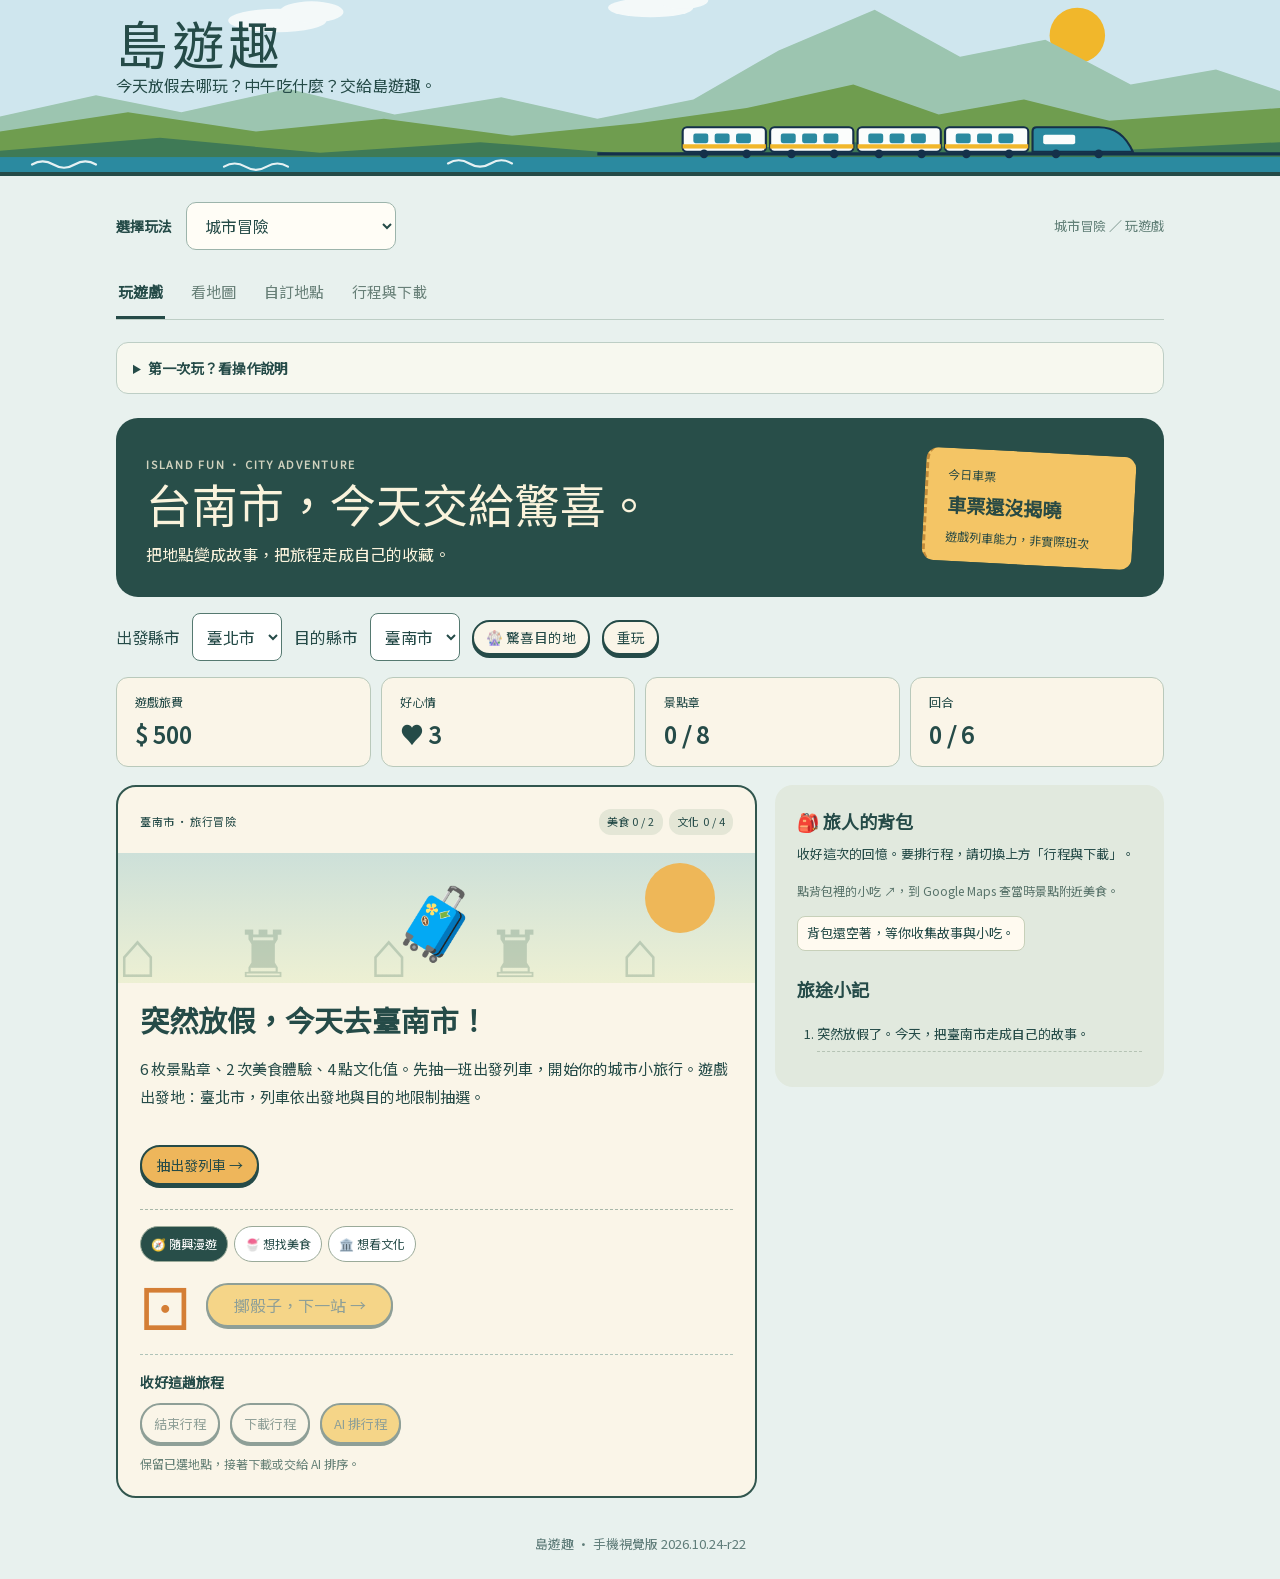
==== commit 6a4f24dd: "Add files via upload" ====
--- a/index.html
+++ b/index.html
@@ -10,8 +10,9 @@
   <link rel="preconnect" href="https://fonts.googleapis.com">
   <link rel="preconnect" href="https://fonts.gstatic.com" crossorigin>
   <link rel="stylesheet" href="https://fonts.googleapis.com/css2?family=Huninn&family=Noto+Sans+TC:wght@400;500;700&display=swap">
-  <link rel="stylesheet" href="style.css?v=20261024-21">
-  <link rel="stylesheet" href="adventure.css?v=20261024-21">
+  <link rel="stylesheet" href="style.css?v=20261024-22">
+  <link rel="stylesheet" href="adventure.css?v=20261024-22">
+  <link rel="stylesheet" href="mobile.css?v=20261024-22">
 </head>
 <body>
 
@@ -178,7 +179,7 @@
   </div>
 
   <footer class="footer">
-    島遊趣 · 行程收尾版 2026.10.24-r21
+    島遊趣 · 手機視覺版 2026.10.24-r22
   </footer>
 
   <!-- 景點／事件卡片 -->
@@ -218,18 +219,18 @@
     </div>
   </div>
 
-  <script src="transport.js?v=20261024-21" defer></script>
-  <script src="city-data.js?v=20261024-21" defer></script>
-  <script src="trip-plan.js?v=20261024-21" defer></script>
-  <script src="lunch-data.js?v=20261024-21" defer></script>
-  <script src="community-data.js?v=20261024-21" defer></script>
-  <script src="location-search.js?v=20261024-21" defer></script>
-  <script src="place-map.js?v=20261024-21" defer></script>
-  <script src="plan-actions.js?v=20261024-21" defer></script>
-  <script src="game.js?v=20261024-21" defer></script>
-  <script src="adventure.js?v=20261024-21" defer></script>
-  <script src="explore.js?v=20261024-21" defer></script>
-  <script src="workspace-tabs.js?v=20261024-21" defer></script>
+  <script src="transport.js?v=20261024-22" defer></script>
+  <script src="city-data.js?v=20261024-22" defer></script>
+  <script src="trip-plan.js?v=20261024-22" defer></script>
+  <script src="lunch-data.js?v=20261024-22" defer></script>
+  <script src="community-data.js?v=20261024-22" defer></script>
+  <script src="location-search.js?v=20261024-22" defer></script>
+  <script src="place-map.js?v=20261024-22" defer></script>
+  <script src="plan-actions.js?v=20261024-22" defer></script>
+  <script src="game.js?v=20261024-22" defer></script>
+  <script src="adventure.js?v=20261024-22" defer></script>
+  <script src="explore.js?v=20261024-22" defer></script>
+  <script src="workspace-tabs.js?v=20261024-22" defer></script>
 
 </body>
 </html>
--- a/mobile.css
+++ b/mobile.css
@@ -0,0 +1,116 @@
+/* r22：手機以清楚的操作區、整齊欄位和舒適字級呈現。桌面沿用原版。 */
+@media (max-width:700px) {
+  body {font-family:system-ui,-apple-system,"PingFang TC","Microsoft JhengHei",sans-serif;background:#eff4f1;}
+  .masthead {height:112px;border-bottom:0;}
+  .masthead-text {padding:16px;}
+  .masthead h1 {font-size:32px;letter-spacing:.06em;}
+  .masthead p {max-width:290px;font-size:12px;line-height:1.6;margin-top:6px;}
+  .explorer {padding:16px;}
+  #explorer {padding-top:18px;}
+  .mode-picker {gap:10px;padding-bottom:14px;}
+  .mode-picker label {font-size:13px;color:#537267;}
+  .mode-picker select {min-height:48px;border-color:#c2d2c9;border-radius:12px;background:#fff;font-weight:600;}
+  .workspace-tabs {position:sticky;top:0;z-index:9;gap:4px;padding:6px;margin:0 0 14px;border:1px solid #d6e0d9;border-radius:14px;background:#e3ece6;box-shadow:0 4px 12px #254b4808;}
+  .workspace-tabs button {min-height:44px;padding:8px 2px;border:0;border-radius:10px;color:#47655b;font-size:13px;line-height:1.4;}
+  .workspace-tabs button[aria-selected=true] {background:#254b48;color:#fffdf6;border:0;box-shadow:0 2px 5px #254b4818;}
+  .play-instructions {margin-bottom:16px;border-color:#d5dfd5;background:transparent;border-radius:10px;}
+  .play-instructions summary {padding:11px 12px;font-size:13px;min-height:44px;}
+  .play-instructions>div {font-size:14px;}
+  .btn {min-height:44px;border-width:1px;border-radius:12px;box-shadow:0 2px 0 #254b4828;font-family:inherit;font-size:14px;line-height:1.5;padding:10px 14px;}
+  .btn:disabled {box-shadow:none;}
+  input,select,textarea {font-size:16px!important;}
+  select,input:not([type=checkbox]):not([type=radio]) {min-height:44px;}
+  textarea {line-height:1.7;}
+  .plan-note {font-size:13px;line-height:1.8;color:#566e64;}
+  .adventure-game {margin-top:0;font-family:inherit;}
+  .adv-hero {padding:18px;gap:14px;border-radius:18px;background:#254b48;}
+  .adv-hero h2 {font-size:22px;line-height:1.45;letter-spacing:0;}
+  .adv-hero p {font-size:13px;line-height:1.7;margin-top:6px;}
+  .adv-hero .adv-eyebrow {font-size:9px;letter-spacing:.12em;margin:0 0 5px;}
+  .adv-ticket {min-width:0;padding:10px 14px;border-radius:10px;display:grid;grid-template-columns:auto 1fr;column-gap:12px;align-items:center;background:#f4d28c;border-left-width:2px;}
+  .adv-ticket>span {font-size:11px;}
+  .adv-ticket strong {font-size:16px;margin:0;text-align:right;}
+  .adv-ticket small {grid-column:1/-1;font-size:10px;opacity:.8;}
+  .adv-city-bar {display:grid;grid-template-columns:repeat(2,minmax(0,1fr));gap:8px 12px;padding:18px 0;align-items:center;}
+  .adv-city-bar label {font-size:12px;color:#587267;}
+  .adv-city-bar label[for=adv-origin] {grid-column:1;grid-row:1;}
+  .adv-city-bar label[for=adv-city] {grid-column:2;grid-row:1;}
+  #adv-origin {grid-column:1;grid-row:2;}
+  #adv-city {grid-column:2;grid-row:2;}
+  .adv-city-bar select {width:100%;min-width:0;background:#fff;border-color:#c0d1c6;font-size:16px;border-radius:10px;}
+  .adv-city-bar .btn {font-size:13px;padding:9px 8px;margin-top:2px;}
+  #adv-restart {background:transparent;border-color:#c0d1c6;box-shadow:none;}
+  #adv-save {grid-column:1/-1;font-size:12px;line-height:1.7;}
+  #adv-save:empty {display:none;}
+  .adv-hud {gap:6px;margin-bottom:14px;}
+  .adv-hud>div {padding:10px 6px;text-align:center;border:1px solid #d7dfd3;background:#fffdf7;border-radius:12px;}
+  .adv-hud span {font-size:11px;}
+  .adv-hud strong {font-size:18px;line-height:1.4;white-space:nowrap;}
+  .adv-stage {min-height:0;padding:16px;background:#fffdf7;border:1px solid #ccd9cd;border-radius:18px;box-shadow:0 5px 16px #254b4807;}
+  .adv-stage-head {gap:8px;font-size:11px;letter-spacing:0;}
+  .adv-missions {gap:5px;}
+  .adv-missions span {font-size:11px;padding:4px 7px;}
+  .adv-stage-art {height:84px;margin:12px -16px 16px;}
+  .adv-stage-art #adv-scene-icon {font-size:48px;}
+  .adv-stage h3 {font-size:21px;line-height:1.5;margin-bottom:10px;}
+  .adv-stage>p {font-size:14px;line-height:1.85;min-height:0;}
+  .adv-actions {gap:10px;}
+  .adv-actions .btn {flex:1 1 130px;font-size:14px;border-width:1px;}
+  .adv-actions>a.adv-nearby-food {flex-basis:100%;font-size:13px;min-height:44px;}
+  .adv-dice-zone {margin-top:20px;padding-top:16px;}
+  .adv-preferences {display:grid;grid-template-columns:repeat(3,minmax(0,1fr));gap:6px;}
+  .adv-preferences button {min-height:44px;font-size:12px;padding:8px 3px;border-radius:10px;line-height:1.5;}
+  .adv-roll-row {gap:12px;flex-wrap:wrap;}
+  #adv-die {font-size:44px;}
+  .adv-roll-row .btn {flex:1;font-size:14px;border-width:1px;}
+  .adv-bag {padding:18px;border-radius:16px;background:#e2ebe2;}
+  .adv-bag h3 {font-size:17px;}
+  .adv-bag p,.adv-bag ol {font-size:13px;line-height:1.8;}
+  .adv-bag ul li {font-size:13px;}
+  .trip-finishbar {margin-top:18px;padding-top:16px;}
+  .trip-finishbar>p {font-size:13px;}
+  .trip-finishbar>div {display:grid;grid-template-columns:repeat(3,minmax(0,1fr));gap:7px;}
+  .trip-finishbar .btn {font-size:12px;padding:10px 3px;min-height:44px;}
+  .trip-finishbar>small {font-size:11px;}
+  .ex-heading {margin:8px 0 18px;}
+  .ex-heading h2,.ex-lottery h2 {font-size:26px;line-height:1.4;}
+  .ex-heading p {font-size:14px;line-height:1.8;}
+  .ex-controls {padding:14px;gap:10px;background:#e5ede5;border-color:#d1dfd2;border-radius:14px;}
+  .ex-controls>label {font-size:13px;}
+  .ex-controls>select {flex:1;min-width:0;}
+  .ex-controls select {font-size:16px;border:1px solid #b2c6b8;border-radius:10px;}
+  .ex-controls>.plan-note {flex-basis:100%;margin:0;}
+  .ex-controls .btn {min-height:44px;font-size:13px;}
+  .ex-grid {gap:16px;}
+  .ex-grid>.panel {padding:18px 14px;background:#fffdf7;}
+  .ex-grid h2 {font-size:21px;}
+  .ex-visual {width:min(100%,260px);}
+  .ex-draw-actions {display:grid;grid-template-columns:repeat(3,minmax(0,1fr));gap:7px;}
+  .ex-draw-actions .btn {font-size:12px;padding:10px 3px;}
+  #ex-status {font-size:14px;min-height:1.8em;}
+  .ex-result h3 {font-size:22px;}
+  .ex-map-panel,.ex-lottery {margin-top:0;border-radius:16px;}
+  .workspace-panel>details {padding:16px;border-width:1px;}
+  .workspace-panel .explorer {padding:0;}
+  .workspace-panel h2 {font-size:23px;line-height:1.5;}
+  .adv-custom-row {padding:12px;gap:10px;margin:14px 0;}
+  .adv-custom-row label {font-size:13px;}
+  .adv-custom-row button {grid-column:1/-1;}
+  .adv-map-heading h3 {font-size:23px;margin-bottom:8px;}
+  .adv-map-heading button {min-height:44px;}
+  .adv-stamp-list button {min-height:44px;font-size:12px;}
+  .location-search input {width:100%;min-width:0;flex-basis:100%;border:1px solid #b2c6b8;border-radius:10px;}
+  .location-search .btn {flex:1;}
+  #view-panel-plan .unified-card {padding:18px 16px;border-radius:16px;background:#fffdf7;}
+  .unified-options {display:grid;grid-template-columns:minmax(0,1fr);gap:8px;margin:18px 0;}
+  .unified-options label {font-size:12px;margin-top:6px;}
+  .unified-options select {width:100%;min-width:0;background:#fff;border-color:#c2d2c9;}
+  #unified-count {font-size:12px;color:#58736a;}
+  .unified-buttons {gap:10px;}
+  .unified-buttons .btn {font-size:13px;padding:11px 8px;}
+  #unified-gemini {grid-column:1/-1;grid-row:1;min-height:48px;}
+  #unified-replay {background:transparent;border-color:#bdcdc1;box-shadow:none;}
+  .site-url-row {font-size:13px;}
+  .gemini-reminder {font-family:inherit;}
+  .footer {font-size:11px;padding:22px 16px 28px;}
+}
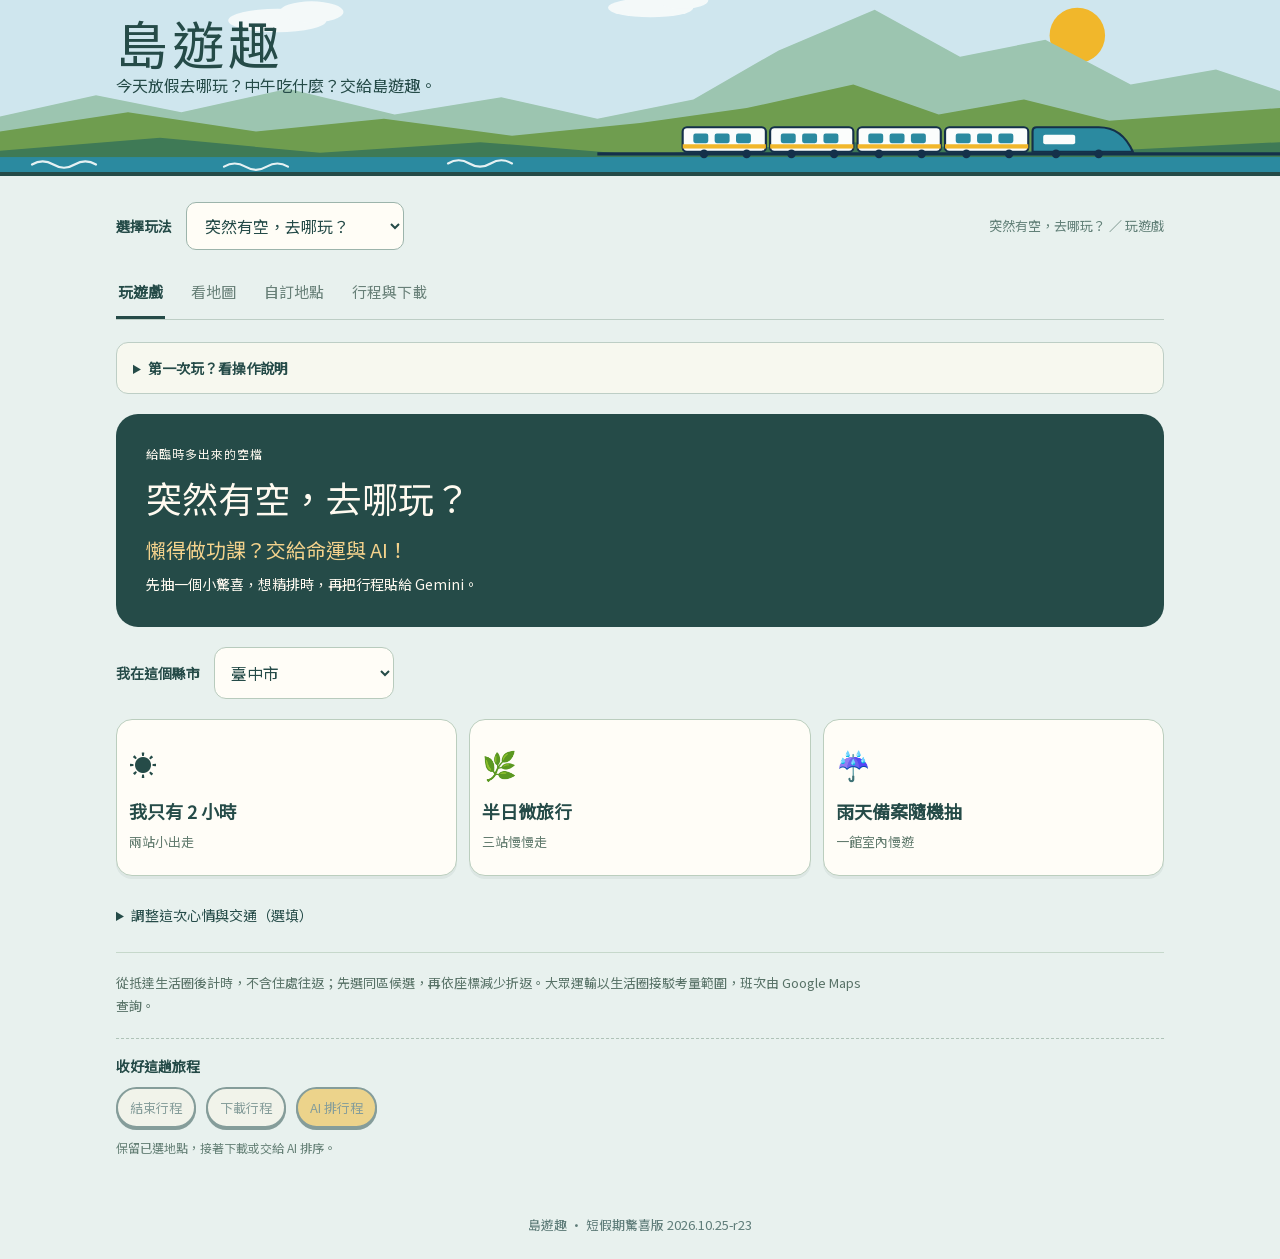
==== commit a5c773a9: "Add files via upload" ====
--- a/index.html
+++ b/index.html
@@ -10,9 +10,10 @@
   <link rel="preconnect" href="https://fonts.googleapis.com">
   <link rel="preconnect" href="https://fonts.gstatic.com" crossorigin>
   <link rel="stylesheet" href="https://fonts.googleapis.com/css2?family=Huninn&family=Noto+Sans+TC:wght@400;500;700&display=swap">
-  <link rel="stylesheet" href="style.css?v=20261024-22">
-  <link rel="stylesheet" href="adventure.css?v=20261024-22">
-  <link rel="stylesheet" href="mobile.css?v=20261024-22">
+  <link rel="stylesheet" href="style.css?v=20261025-23b">
+  <link rel="stylesheet" href="adventure.css?v=20261025-23b">
+  <link rel="stylesheet" href="mobile.css?v=20261025-23b">
+  <link rel="stylesheet" href="quick-trip.css?v=20261025-23b">
 </head>
 <body>
 
@@ -27,6 +28,7 @@
 
   <section class="explorer" id="explorer" aria-label="旅行模式">
     <nav class="ex-modes" aria-label="選擇玩法">
+      <button data-ex-mode="short" type="button">☀️ 突然有空，去哪玩？</button>
       <button data-ex-mode="adventure" type="button">✨ 城市冒險</button>
       <button data-ex-mode="taiwan" type="button">🗺️ 全台抽選</button>
       <button data-ex-mode="county" type="button">📍 縣市抽選</button>
@@ -34,6 +36,7 @@
       <button data-ex-mode="lottery" type="button">🎟️ 自訂抽籤</button>
       <button data-ex-mode="classic" type="button">🎒 經典環島棋盤</button>
     </nav>
+    <section id="short-trip" class="short-trip" hidden aria-label="短假期小旅行"></section>
     <section id="adventure-game" class="adventure-game" hidden aria-label="城市旅行冒險">
       <header class="adv-hero"><div><p class="adv-eyebrow">ISLAND FUN · CITY ADVENTURE</p><h2><span id="adv-city-title">台南</span>，今天交給驚喜。</h2><p>把地點變成故事，把旅程走成自己的收藏。</p></div><div class="adv-ticket"><span>今日車票</span><strong id="adv-train-tag">車票還沒揭曉</strong><small>遊戲列車能力，非實際班次</small></div></header>
       <div class="adv-city-bar"><label for="adv-origin">出發縣市</label><select id="adv-origin"></select><label for="adv-city">目的縣市</label><select id="adv-city"></select><button id="adv-random-city" class="btn" type="button">🎡 驚喜目的地</button><button id="adv-restart" class="btn" type="button">重玩</button><span id="adv-save" role="status"></span></div>
@@ -179,7 +182,7 @@
   </div>
 
   <footer class="footer">
-    島遊趣 · 手機視覺版 2026.10.24-r22
+    島遊趣 · 短假期驚喜版 2026.10.25-r23
   </footer>
 
   <!-- 景點／事件卡片 -->
@@ -219,18 +222,19 @@
     </div>
   </div>
 
-  <script src="transport.js?v=20261024-22" defer></script>
-  <script src="city-data.js?v=20261024-22" defer></script>
-  <script src="trip-plan.js?v=20261024-22" defer></script>
-  <script src="lunch-data.js?v=20261024-22" defer></script>
-  <script src="community-data.js?v=20261024-22" defer></script>
-  <script src="location-search.js?v=20261024-22" defer></script>
-  <script src="place-map.js?v=20261024-22" defer></script>
-  <script src="plan-actions.js?v=20261024-22" defer></script>
-  <script src="game.js?v=20261024-22" defer></script>
-  <script src="adventure.js?v=20261024-22" defer></script>
-  <script src="explore.js?v=20261024-22" defer></script>
-  <script src="workspace-tabs.js?v=20261024-22" defer></script>
+  <script src="transport.js?v=20261025-23b" defer></script>
+  <script src="city-data.js?v=20261025-23b" defer></script>
+  <script src="trip-plan.js?v=20261025-23b" defer></script>
+  <script src="lunch-data.js?v=20261025-23b" defer></script>
+  <script src="community-data.js?v=20261025-23b" defer></script>
+  <script src="location-search.js?v=20261025-23b" defer></script>
+  <script src="place-map.js?v=20261025-23b" defer></script>
+  <script src="plan-actions.js?v=20261025-23b" defer></script>
+  <script src="game.js?v=20261025-23b" defer></script>
+  <script src="adventure.js?v=20261025-23b" defer></script>
+  <script src="quick-trip.js?v=20261025-23b" defer></script>
+  <script src="explore.js?v=20261025-23b" defer></script>
+  <script src="workspace-tabs.js?v=20261025-23b" defer></script>
 
 </body>
 </html>
--- a/quick-trip.css
+++ b/quick-trip.css
@@ -0,0 +1,5 @@
+.short-trip{margin:4px 0 20px;color:#254b48}.short-hero{padding:30px;border-radius:22px;background:#254b48;color:#fffaf0}.short-eyebrow{font-size:12px;letter-spacing:.08em;margin:0 0 8px}.short-hero h2{font-size:36px;line-height:1.4}.short-slogan{font-size:20px;margin:12px 0 6px;color:#f4d28c}.short-intro{font-size:14px;line-height:1.8;margin:0}.short-city-field{display:flex;align-items:center;gap:14px;margin:20px 0}.short-city-field label{font-size:14px;font-weight:700}.short-city-field select{padding:12px;border:1px solid #b8cbbd;border-radius:12px;background:#fffdf7;color:#254b48;font:inherit;min-width:180px}.short-presets{display:grid;grid-template-columns:repeat(3,minmax(0,1fr));gap:12px}.short-preset{padding:22px 12px;border:1px solid #bbcebe;border-radius:16px;background:#fffdf7;color:#254b48;font:inherit;cursor:pointer;text-align:left;box-shadow:0 3px 0 #254b4810}.short-preset>span{font-size:28px;display:block;margin-bottom:10px}.short-preset strong{font-size:18px;display:block}.short-preset small{display:block;font-size:13px;margin-top:6px;color:#627b6e}.short-preset[aria-pressed=true]{background:#f4d28c;border-color:#c89c43}.short-preset:hover{border-color:#254b48}.short-preferences{margin:18px 0;border-bottom:1px solid #c6d8cb;padding:0 0 16px}.short-preferences summary{cursor:pointer;font-size:14px;padding:10px 0}.short-preferences>div{display:flex;align-items:end;flex-wrap:wrap;gap:14px;margin-top:12px}.short-preferences label{display:grid;gap:6px;font-size:13px}.short-preferences select{font:inherit;font-size:16px;background:#fff;padding:10px;border:1px solid #b8cbbd;border-radius:10px;color:#254b48}.short-scope{font-size:13px;line-height:1.8;color:#587267;max-width:760px}#short-status{font-size:14px;line-height:1.8}.short-result{background:#fffdf7;border:1px solid #bbcebe;border-radius:18px;padding:24px;margin:20px 0}.short-result-head{display:flex;justify-content:space-between;align-items:start;gap:12px}.short-result h3{font-size:26px;margin:0}.short-result-head>span{font-size:12px;background:#e5eddf;border-radius:20px;padding:5px 10px;white-space:nowrap}.short-result>p{font-size:14px;line-height:1.8}#short-stops{padding-left:26px}#short-stops>li{padding:10px 0 18px;border-bottom:1px dashed #c1d2c4;margin-bottom:12px}#short-stops h4{font-size:19px;margin:0 0 8px}#short-stops p{font-size:13px;color:#597366;line-height:1.8}.short-stop-actions{display:flex;align-items:center;gap:12px;flex-wrap:wrap}.short-stop-actions a{font-size:13px;min-height:44px;display:inline-flex;align-items:center}.short-stop-actions .btn{font-size:13px;padding:8px 12px}.short-result-actions{display:flex;gap:12px;flex-wrap:wrap;margin-top:22px}.short-result-actions .btn{font-size:14px;text-decoration:none;padding:10px 14px}.short-map-panel,.short-custom-panel{padding:24px;border:1px solid #bbcebe;border-radius:18px;background:#fffdf7}#short-map{width:100%;height:auto;display:block;border-radius:12px;margin:16px 0}#short-map-list{font-size:14px;line-height:2}.short-custom-row{display:grid;grid-template-columns:2fr 1fr auto auto auto;align-items:center;gap:10px;padding:14px 0;border-bottom:1px solid #d8e2d7}.short-custom-row input:not([type=checkbox]),.short-custom-row select{width:100%;min-width:0;font:inherit;font-size:16px;padding:10px;border:1px solid #b8cbbd;border-radius:10px;background:#fff}.short-custom-row label{display:flex;align-items:center;gap:5px;font-size:13px;white-space:nowrap}.short-custom-row small{grid-column:1/-1;color:#587267}.short-custom-row .btn{font-size:13px;padding:8px 12px}.short-custom-actions{display:flex;flex-wrap:wrap;gap:12px;margin:20px 0}.short-custom-actions .btn{font-size:14px}body[data-workspace-view]:not([data-workspace-view=play]) #short-trip{display:none!important}
+@media(max-width:700px){.short-hero{padding:20px;border-radius:18px}.short-hero h2{font-size:27px}.short-slogan{font-size:17px;line-height:1.7}.short-intro{font-size:13px}.short-city-field{margin:18px 0;gap:10px}.short-city-field label{font-size:13px}.short-city-field select{flex:1;min-width:0;min-height:48px}.short-presets{gap:8px;grid-template-columns:1fr}.short-preset{padding:14px;display:grid;grid-template-columns:36px 1fr;column-gap:12px;align-items:center;border-radius:14px;min-height:78px}.short-preset>span{grid-row:1/3;margin:0;font-size:27px}.short-preset strong{font-size:16px}.short-preset small{font-size:12px;margin-top:3px}.short-preferences>div{display:grid;grid-template-columns:1fr 1fr;gap:12px}.short-preferences select{width:100%;min-width:0}.short-preferences .btn{grid-column:1/-1}.short-result{padding:18px 14px}.short-result h3{font-size:23px}.short-result-head{flex-direction:column;gap:8px}.short-result-head>span{font-size:11px}.short-result-actions{display:grid;grid-template-columns:1fr 1fr;gap:10px}.short-result-actions>a{grid-column:1/-1;text-align:center}.short-result-actions .btn{font-size:13px}#short-stops{padding-left:22px}#short-stops h4{font-size:18px}.short-stop-actions{gap:8px 14px}.short-stop-actions a{font-size:12px}.short-map-panel,.short-custom-panel{padding:16px}.short-custom-row{grid-template-columns:1fr 1fr}.short-custom-row input:not([type=checkbox]){grid-column:1/-1}.short-custom-row label{min-height:44px}.short-custom-actions{display:grid;grid-template-columns:1fr}.short-custom-row small{font-size:12px}}
+
+@media(max-width:700px){.short-presets{grid-template-columns:1fr 1fr}.short-preset{display:flex;flex-direction:column;align-items:flex-start;gap:4px;padding:14px 12px}.short-preset>span{font-size:25px}.short-preset strong{font-size:14px;line-height:1.6}.short-preset small{font-size:11px;margin:0}.short-preset:last-child{grid-column:1/-1;display:grid;grid-template-columns:34px 1fr;column-gap:10px;min-height:70px}.short-preset:last-child>span{grid-row:1/3}.short-hero{padding:18px}.short-hero h2{font-size:25px}}
+.short-preset:disabled{opacity:.6;cursor:default;box-shadow:none}
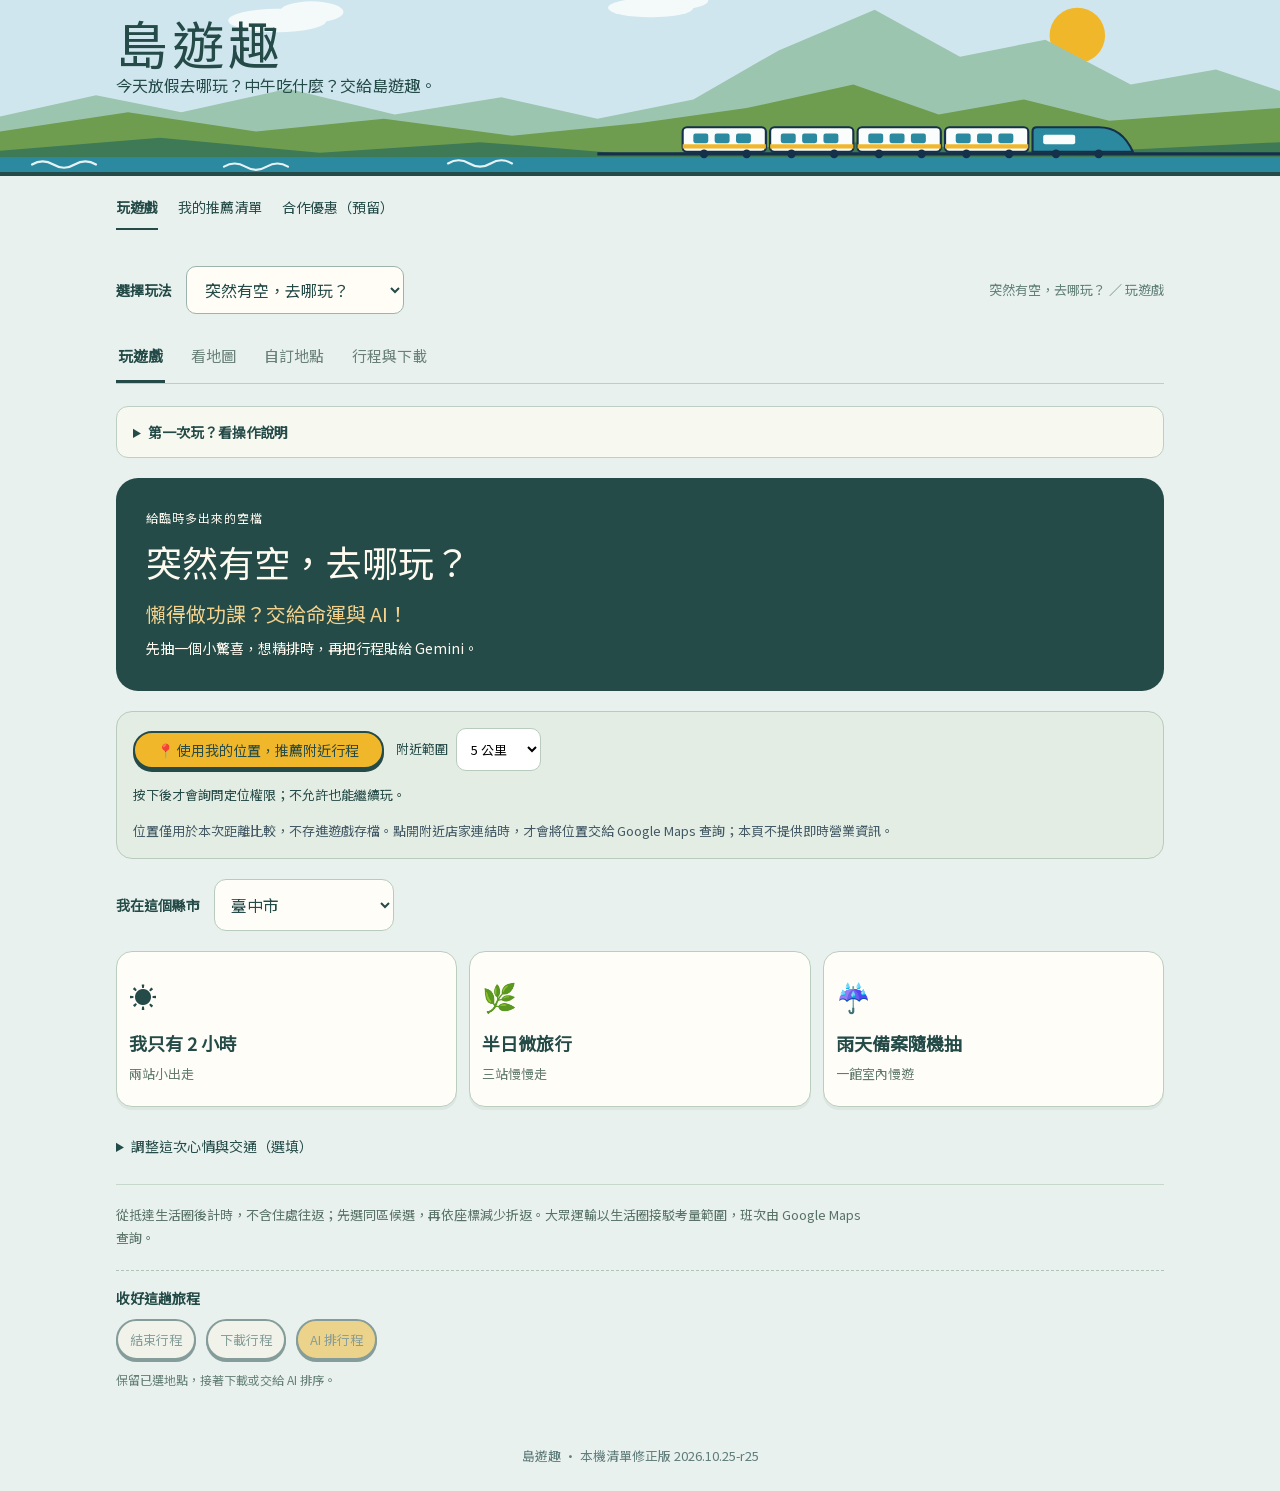
==== commit 3216c627: "Add files via upload" ====
--- a/index.html
+++ b/index.html
@@ -10,10 +10,11 @@
   <link rel="preconnect" href="https://fonts.googleapis.com">
   <link rel="preconnect" href="https://fonts.gstatic.com" crossorigin>
   <link rel="stylesheet" href="https://fonts.googleapis.com/css2?family=Huninn&family=Noto+Sans+TC:wght@400;500;700&display=swap">
-  <link rel="stylesheet" href="style.css?v=20261025-23b">
-  <link rel="stylesheet" href="adventure.css?v=20261025-23b">
-  <link rel="stylesheet" href="mobile.css?v=20261025-23b">
-  <link rel="stylesheet" href="quick-trip.css?v=20261025-23b">
+  <link rel="stylesheet" href="style.css?v=20261025-25">
+  <link rel="stylesheet" href="adventure.css?v=20261025-25">
+  <link rel="stylesheet" href="mobile.css?v=20261025-25">
+  <link rel="stylesheet" href="quick-trip.css?v=20261025-25">
+  <link rel="stylesheet" href="recommendations.css?v=20261025-25">
 </head>
 <body>
 
@@ -26,6 +27,8 @@
     </div>
   </header>
 
+  <nav class="site-links" aria-label="網站功能"><a href="index.html" aria-current="page">玩遊戲</a><a href="recommendations.html">我的推薦清單</a><a href="recommendations.html#coupons">合作優惠（預留）</a></nav>
+  <section id="app-health" class="app-health" role="alert" hidden><strong>此頁未完整載入</strong><p id="app-health-detail"></p><button id="app-health-reload" class="btn" type="button">重新整理網頁</button><a href="recommendations.html">開啟我的推薦清單</a></section>
   <section class="explorer" id="explorer" aria-label="旅行模式">
     <nav class="ex-modes" aria-label="選擇玩法">
       <button data-ex-mode="short" type="button">☀️ 突然有空，去哪玩？</button>
@@ -182,7 +185,7 @@
   </div>
 
   <footer class="footer">
-    島遊趣 · 短假期驚喜版 2026.10.25-r23
+    島遊趣 · 本機清單修正版 2026.10.25-r25
   </footer>
 
   <!-- 景點／事件卡片 -->
@@ -222,19 +225,21 @@
     </div>
   </div>
 
-  <script src="transport.js?v=20261025-23b" defer></script>
-  <script src="city-data.js?v=20261025-23b" defer></script>
-  <script src="trip-plan.js?v=20261025-23b" defer></script>
-  <script src="lunch-data.js?v=20261025-23b" defer></script>
-  <script src="community-data.js?v=20261025-23b" defer></script>
-  <script src="location-search.js?v=20261025-23b" defer></script>
-  <script src="place-map.js?v=20261025-23b" defer></script>
-  <script src="plan-actions.js?v=20261025-23b" defer></script>
-  <script src="game.js?v=20261025-23b" defer></script>
-  <script src="adventure.js?v=20261025-23b" defer></script>
-  <script src="quick-trip.js?v=20261025-23b" defer></script>
-  <script src="explore.js?v=20261025-23b" defer></script>
-  <script src="workspace-tabs.js?v=20261025-23b" defer></script>
+  <script src="app-health.js?v=20261025-25" defer></script>
+  <script src="transport.js?v=20261025-25" defer></script>
+  <script src="city-data.js?v=20261025-25" defer></script>
+  <script src="trip-plan.js?v=20261025-25" defer></script>
+  <script src="lunch-data.js?v=20261025-25" defer></script>
+  <script src="community-data.js?v=20261025-25" defer></script>
+  <script src="location-search.js?v=20261025-25" defer></script>
+  <script src="place-map.js?v=20261025-25" defer></script>
+  <script src="plan-actions.js?v=20261025-25" defer></script>
+  <script src="game.js?v=20261025-25" defer></script>
+  <script src="adventure.js?v=20261025-25" defer></script>
+  <script src="nearby.js?v=20261025-25" defer></script>
+  <script src="quick-trip.js?v=20261025-25" defer></script>
+  <script src="explore.js?v=20261025-25" defer></script>
+  <script src="workspace-tabs.js?v=20261025-25" defer></script>
 
 </body>
 </html>
--- a/style.css
+++ b/style.css
@@ -518,3 +518,5 @@
 .trip-finishbar{border-top:1px dashed #afc3b8;margin-top:20px;padding-top:16px;text-align:left}.trip-finishbar[hidden]{display:none!important}.trip-finishbar>p{font-size:14px;font-weight:700;margin:0 0 10px}.trip-finishbar>div{display:flex;gap:10px;flex-wrap:wrap}.trip-finishbar .btn{font-size:13px;padding:9px 12px}.trip-finishbar>small{display:block;color:#658076;font-size:12px;line-height:1.7;margin-top:10px}.unified-place-list{max-height:220px;overflow:auto;line-height:1.8;font-size:14px;margin:12px 0 18px;padding-left:24px;overflow-wrap:anywhere}#unified-end-status{padding:10px 12px;background:#e4eddf;border-radius:8px}@media(max-width:650px){.trip-finishbar>div{display:grid;grid-template-columns:repeat(3,minmax(0,1fr));gap:7px}.trip-finishbar .btn{padding:9px 4px;font-size:12px}}
 
 .play-instructions{margin:0 0 20px;border:1px solid #bdcec5;border-radius:12px;background:#f7f8ef;color:#254b48}.play-instructions summary{padding:14px 16px;cursor:pointer;font-size:14px;font-weight:700}.play-instructions>div{padding:0 18px 16px;font-size:14px;line-height:1.9}.play-instructions h3{font-size:16px;margin:16px 0 8px}.play-instructions ol{padding-left:22px;margin:8px 0}.play-instructions li{margin-bottom:8px;overflow-wrap:anywhere}body[data-workspace-view]:not([data-workspace-view=play]) #play-instructions{display:none}@media(max-width:650px){.play-instructions>div{font-size:13px;padding:0 14px 14px}.play-instructions summary{font-size:13px}}
+
+.trip-finishbar [data-trip-action=restart]{grid-column:1/-1;background:#f4d28c;min-height:44px}
--- a/quick-trip.css
+++ b/quick-trip.css
@@ -3,3 +3,5 @@
 
 @media(max-width:700px){.short-presets{grid-template-columns:1fr 1fr}.short-preset{display:flex;flex-direction:column;align-items:flex-start;gap:4px;padding:14px 12px}.short-preset>span{font-size:25px}.short-preset strong{font-size:14px;line-height:1.6}.short-preset small{font-size:11px;margin:0}.short-preset:last-child{grid-column:1/-1;display:grid;grid-template-columns:34px 1fr;column-gap:10px;min-height:70px}.short-preset:last-child>span{grid-row:1/3}.short-hero{padding:18px}.short-hero h2{font-size:25px}}
 .short-preset:disabled{opacity:.6;cursor:default;box-shadow:none}
+
+.short-location{margin:20px 0;padding:16px;border:1px solid #b8cbbd;background:#e3ede4;border-radius:16px;display:flex;align-items:center;gap:12px;flex-wrap:wrap}.short-location>label{display:flex;align-items:center;gap:8px;font-size:13px}.short-location select{font:inherit;padding:10px;border:1px solid #b8cbbd;border-radius:10px;background:white}.short-location>p{flex-basis:100%;margin:0;font-size:13px;line-height:1.8}.short-location .btn{font-size:14px}.short-ended-notice{padding:18px;background:#fff1c9;border:1px solid #dfc47c;border-radius:14px;margin:18px 0}.short-ended-notice p{font-size:14px;line-height:1.8}.short-ended-notice .btn{font-size:14px;margin:0 8px 8px 0}@media(max-width:700px){.short-location>.btn:first-child{width:100%;font-size:14px}.short-location{padding:14px}.short-ended-notice .btn{width:100%;margin-right:0}}
--- a/recommendations.css
+++ b/recommendations.css
@@ -0,0 +1,5 @@
+.rec-page{background:#eff4f1;font-family:system-ui,-apple-system,"PingFang TC","Microsoft JhengHei",sans-serif}.rec-header{max-width:1080px;margin:auto;padding:22px 24px;display:flex;align-items:center;justify-content:space-between;gap:16px;border-bottom:1px solid #cfddd2}.rec-header a{color:#254b48;text-decoration:none;font-size:14px}.rec-header .rec-brand{font-size:25px;letter-spacing:.06em;font-family:var(--font-title)}.rec-main{max-width:1080px;margin:auto;padding:30px 24px}.rec-intro{padding:28px;border-radius:20px;background:#254b48;color:#fffaf0}.rec-eyebrow{font-size:12px;letter-spacing:.08em;margin:0 0 8px}.rec-intro h1{font-size:34px;line-height:1.4}.rec-intro>p:not(.rec-eyebrow){font-size:15px;line-height:1.8;max-width:680px;margin:12px 0 18px}.rec-local{display:inline-block;padding:6px 10px;background:#e2ede3;color:#37594d;border-radius:8px;font-size:12px}.rec-tabs{position:sticky;top:0;z-index:3;display:grid;grid-template-columns:repeat(4,minmax(0,1fr));padding:6px;gap:6px;margin:22px 0 14px;background:#e2ebe5;border:1px solid #d1ded2;border-radius:14px}.rec-tabs button{font:inherit;min-height:46px;border:0;border-radius:10px;cursor:pointer;color:#48665b;background:transparent;font-size:14px}.rec-tabs button[aria-selected=true]{color:#fff;background:#254b48}.rec-status{font-size:14px;line-height:1.8;white-space:pre-line;overflow-wrap:anywhere}.rec-status:empty{display:none}.rec-status.is-error{padding:12px;color:#8e3227;background:#fff0e8;border-radius:10px}.rec-filter{display:grid;grid-template-columns:180px 150px 1fr;gap:12px;margin:20px 0}.rec-filter label,.rec-form-grid label{display:grid;gap:7px;font-size:13px}.rec-page input:not([type=checkbox]),.rec-page select,.rec-page textarea{font:inherit;font-size:16px;width:100%;min-width:0;border:1px solid #b6cbbd;border-radius:10px;padding:11px;background:#fff;color:#254b48}.rec-page input[type=checkbox]{width:20px;height:20px;accent-color:#254b48;flex-shrink:0}.rec-list-heading{display:flex;justify-content:space-between;align-items:center;gap:10px;flex-wrap:wrap;font-size:14px}.rec-text-btn{font:inherit;font-size:13px;border:0;color:#27675b;text-decoration:underline;text-underline-offset:4px;padding:10px 6px;cursor:pointer;background:transparent;min-height:44px}.rec-empty{text-align:center;border:1px dashed #adc4b5;padding:38px 24px;background:#fffdf7;border-radius:16px}.rec-empty h2{font-size:24px}.rec-empty p{font-size:14px;line-height:1.8}.rec-empty>a{display:block;margin-top:16px;font-size:13px}.rec-list{display:grid;grid-template-columns:1fr 1fr;gap:14px;list-style:none;padding:0;margin:16px 0}.rec-card{border:1px solid #c2d3c5;border-radius:16px;background:#fffdf7;padding:18px;min-width:0}.rec-card.is-selected{border-color:#b98a2d;box-shadow:inset 0 0 0 1px #b98a2d;background:#fff8e3}.rec-card-title{display:flex;gap:12px;align-items:start;cursor:pointer;font-size:19px;font-weight:600;line-height:1.6;overflow-wrap:anywhere}.rec-card-title input{margin-top:6px}.rec-card-meta{display:flex;gap:7px;flex-wrap:wrap;margin:12px 0;font-size:12px}.rec-card-meta span{padding:4px 8px;background:#e9eee4;border-radius:7px}.rec-card p{font-size:13px;line-height:1.8;overflow-wrap:anywhere;margin:8px 0}.rec-card-actions{display:flex;align-items:center;gap:14px;flex-wrap:wrap;margin-top:12px}.rec-card-actions a,.rec-card-actions button{font-size:13px;min-height:44px}.rec-card-actions a{display:inline-flex;align-items:center;color:#216559}.rec-card-actions .btn{padding:8px 12px}.rec-pager{display:flex;align-items:center;justify-content:center;gap:14px;margin:16px 0 24px;font-size:13px}.rec-pager .btn{font-size:13px;padding:8px 12px}.rec-selected,.rec-box{background:#fffdf7;border:1px solid #c2d3c5;border-radius:18px;padding:24px;margin:18px 0}.rec-selected h2,.rec-box h2{font-size:25px;line-height:1.5}.rec-selected>p{font-size:14px}.rec-selected ol{padding-left:24px;font-size:14px;line-height:1.9;max-height:220px;overflow:auto}.rec-action-row{display:flex;align-items:center;gap:12px;flex-wrap:wrap;margin-top:18px}.rec-page .btn{font-family:inherit;font-size:14px;padding:10px 14px;min-height:44px;line-height:1.6}.rec-action-row a.btn{display:inline-block;text-decoration:none}.rec-note,.rec-footnote{font-size:13px;line-height:1.8;color:#597166}.rec-note a{color:#27675b}.rec-form-grid{display:grid;grid-template-columns:1fr 1fr;gap:16px;margin:20px 0}.rec-wide{grid-column:1/-1}.rec-extra{border-top:1px solid #d0ddd1;padding-top:12px;margin:18px 0}.rec-extra summary{cursor:pointer;font-size:14px;min-height:44px;padding-top:8px}.rec-box>p{line-height:1.8}.rec-box hr{border:0;border-top:1px solid #d4dfd5;margin:28px 0}.rec-file-label{display:grid;gap:10px;font-size:14px;max-width:520px}.rec-import-preview{padding:18px;margin-top:20px;background:#eaf1e5;border-radius:12px}.rec-import-preview ol{font-size:14px;line-height:1.9;padding-left:22px}#rec-fallback{margin-top:18px;line-height:1.7}.rec-coupon{padding:36px}.rec-coupon>h2{max-width:600px}.site-links{max-width:1080px;margin:0 auto;padding:10px 16px;display:flex;align-items:center;gap:20px;flex-wrap:wrap}.site-links a{font-size:14px;min-height:44px;display:inline-flex;align-items:center;color:#254b48;text-decoration:none;border-bottom:2px solid transparent}.site-links a[aria-current=page]{border-bottom-color:#254b48;font-weight:700}
+@media(max-width:700px){.rec-header{padding:16px}.rec-main{padding:18px 16px}.rec-intro{padding:20px}.rec-intro h1{font-size:27px}.rec-intro>p:not(.rec-eyebrow){font-size:14px}.rec-tabs{gap:3px;margin:18px 0 12px}.rec-tabs button{font-size:12px;padding:8px 2px}.rec-filter{grid-template-columns:1fr 1fr;gap:10px}.rec-search{grid-column:1/-1}.rec-list{grid-template-columns:1fr}.rec-card{padding:16px}.rec-card-title{font-size:18px}.rec-selected,.rec-box{padding:18px 16px}.rec-action-row{display:grid;grid-template-columns:1fr;gap:10px}.rec-action-row .btn{text-align:center;width:100%}.rec-form-grid{gap:14px 10px}.rec-empty{padding:26px 16px}.rec-empty h2{font-size:22px}.rec-local{font-size:11px}.rec-page .footer{padding-top:0}.site-links{padding:6px 16px;gap:16px}.site-links a{font-size:13px}.rec-pager{gap:10px}.rec-pager .btn{padding:8px}.rec-coupon{padding:22px 18px}}
+
+.app-health{max-width:1032px;margin:12px auto;padding:18px;background:#fff0df;color:#753c25;border:1px solid #dfb27b;border-radius:12px}.app-health p{font-size:14px;line-height:1.8}.app-health .btn{font-size:14px;margin-right:12px}.app-health a{font-size:14px;color:#254b48}@media(max-width:700px){.app-health{margin:12px 16px}}
+.rec-download-link{display:inline-flex;padding:10px 0;font-size:14px;color:#27675b;text-underline-offset:4px;min-height:44px}
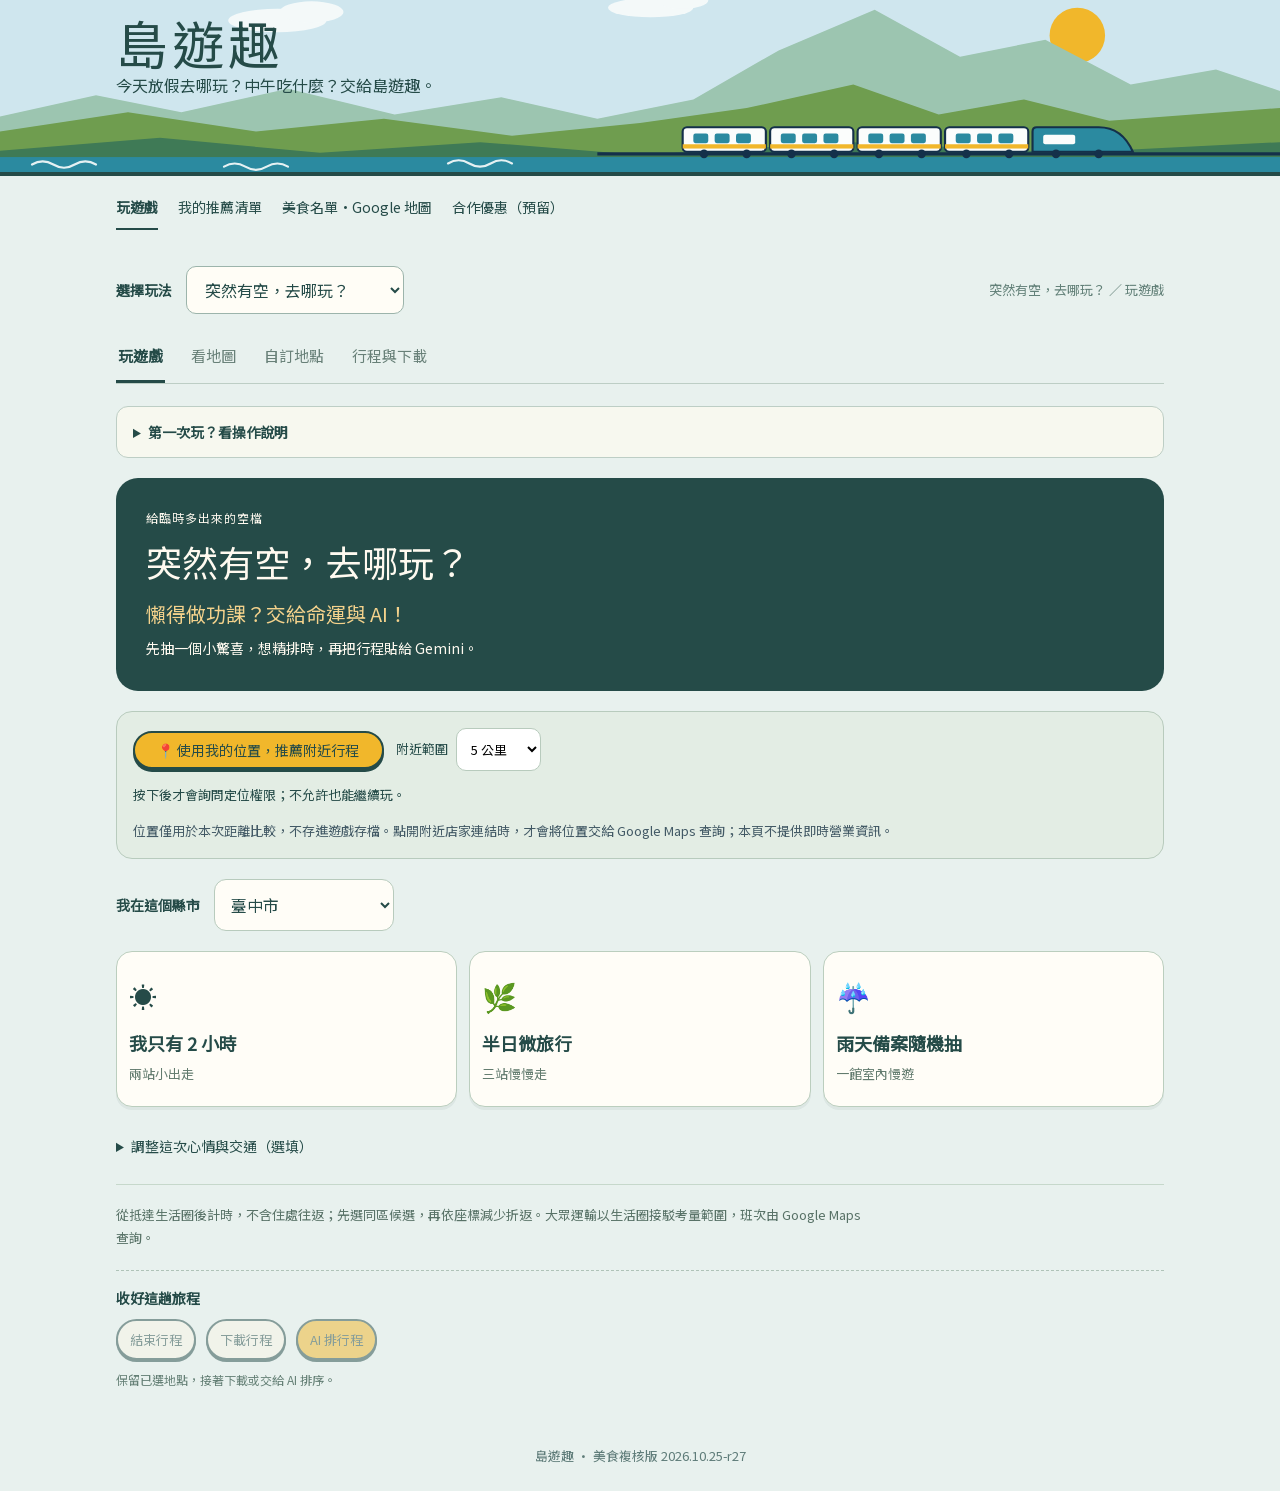
==== commit a52079e1: "Add files via upload" ====
--- a/index.html
+++ b/index.html
@@ -10,11 +10,12 @@
   <link rel="preconnect" href="https://fonts.googleapis.com">
   <link rel="preconnect" href="https://fonts.gstatic.com" crossorigin>
   <link rel="stylesheet" href="https://fonts.googleapis.com/css2?family=Huninn&family=Noto+Sans+TC:wght@400;500;700&display=swap">
-  <link rel="stylesheet" href="style.css?v=20261025-25">
-  <link rel="stylesheet" href="adventure.css?v=20261025-25">
-  <link rel="stylesheet" href="mobile.css?v=20261025-25">
-  <link rel="stylesheet" href="quick-trip.css?v=20261025-25">
-  <link rel="stylesheet" href="recommendations.css?v=20261025-25">
+  <link rel="stylesheet" href="style.css?v=20261025-27">
+  <link rel="stylesheet" href="adventure.css?v=20261025-27">
+  <link rel="stylesheet" href="mobile.css?v=20261025-27">
+  <link rel="stylesheet" href="quick-trip.css?v=20261025-27">
+  <link rel="stylesheet" href="recommendations.css?v=20261025-27">
+<link rel="stylesheet" href="food-directory.css?v=20261025-27">
 </head>
 <body>
 
@@ -27,7 +28,7 @@
     </div>
   </header>
 
-  <nav class="site-links" aria-label="網站功能"><a href="index.html" aria-current="page">玩遊戲</a><a href="recommendations.html">我的推薦清單</a><a href="recommendations.html#coupons">合作優惠（預留）</a></nav>
+  <nav class="site-links" aria-label="網站功能"><a href="index.html" aria-current="page">玩遊戲</a><a href="recommendations.html">我的推薦清單</a><a href="food-directory.html">美食名單・Google 地圖</a><a href="recommendations.html#coupons">合作優惠（預留）</a></nav>
   <section id="app-health" class="app-health" role="alert" hidden><strong>此頁未完整載入</strong><p id="app-health-detail"></p><button id="app-health-reload" class="btn" type="button">重新整理網頁</button><a href="recommendations.html">開啟我的推薦清單</a></section>
   <section class="explorer" id="explorer" aria-label="旅行模式">
     <nav class="ex-modes" aria-label="選擇玩法">
@@ -71,8 +72,8 @@
       <div id="ex-category-controls" class="ex-controls" hidden><label for="ex-category">想去哪一類？</label><select id="ex-category"><option value="all">全部地點</option><option value="museum">博物館</option><option value="art">美術館</option><option value="library">圖書館</option><option value="trail">步道</option><option value="street">老街／聚落</option></select><p id="ex-category-note" class="plan-note"></p></div>
       <div id="ex-lunch-controls" class="ex-controls" hidden>
         <label for="ex-campus">學校／校區</label><select id="ex-campus"><option>三民校區</option><option>民生校區</option></select>
-        <details><summary>編輯午餐選項（餐點類型或店家）</summary><label for="ex-foods">每行一個選項，最多 40 個</label><textarea id="ex-foods" rows="6"></textarea><button id="ex-merge-foods" type="button" class="btn">加入預設與補充店家</button> <button id="ex-save-foods" type="button" class="btn">儲存午餐選項</button> <button id="ex-reset-foods" type="button" class="btn">恢復預設 16 個選項</button></details>
-        <p class="plan-note" id="ex-lunch-note"></p>
+        <details><summary>編輯午餐選項（餐點類型或店家）</summary><label for="ex-foods">每行一個選項，最多 40 個</label><textarea id="ex-foods" rows="6"></textarea><button id="ex-merge-foods" type="button" class="btn">加入目前可用的預設店家</button> <button id="ex-save-foods" type="button" class="btn">儲存午餐選項</button> <button id="ex-reset-foods" type="button" class="btn">恢復預設 16 個選項</button></details>
+        <label><input id="ex-include-extended" type="checkbox"> 納入市區延伸店家（另查交通）</label><p class="plan-note" id="ex-lunch-note"></p><a class="food-directory-link" href="food-directory.html">檢視美食名單與 Google 地圖 →</a>
       </div>
       <div id="ex-departure" class="ex-controls"><label for="ex-origin">遊戲出發縣市</label><select id="ex-origin"></select><p class="plan-note">可隨時變更出發縣市，第一站交通遊戲卡會同步更新。列車卡不代表實際班次。</p></div>
       <div class="ex-grid"><section class="panel ex-machine">
@@ -185,7 +186,7 @@
   </div>
 
   <footer class="footer">
-    島遊趣 · 本機清單修正版 2026.10.25-r25
+    島遊趣 · 美食複核版 2026.10.25-r27
   </footer>
 
   <!-- 景點／事件卡片 -->
@@ -225,21 +226,22 @@
     </div>
   </div>
 
-  <script src="app-health.js?v=20261025-25" defer></script>
-  <script src="transport.js?v=20261025-25" defer></script>
-  <script src="city-data.js?v=20261025-25" defer></script>
-  <script src="trip-plan.js?v=20261025-25" defer></script>
-  <script src="lunch-data.js?v=20261025-25" defer></script>
-  <script src="community-data.js?v=20261025-25" defer></script>
-  <script src="location-search.js?v=20261025-25" defer></script>
-  <script src="place-map.js?v=20261025-25" defer></script>
-  <script src="plan-actions.js?v=20261025-25" defer></script>
-  <script src="game.js?v=20261025-25" defer></script>
-  <script src="adventure.js?v=20261025-25" defer></script>
-  <script src="nearby.js?v=20261025-25" defer></script>
-  <script src="quick-trip.js?v=20261025-25" defer></script>
-  <script src="explore.js?v=20261025-25" defer></script>
-  <script src="workspace-tabs.js?v=20261025-25" defer></script>
+  <script src="app-health.js?v=20261025-27" defer></script>
+  <script src="transport.js?v=20261025-27" defer></script>
+  <script src="city-data.js?v=20261025-27" defer></script>
+  <script src="trip-plan.js?v=20261025-27" defer></script>
+  <script src="lunch-data.js?v=20261025-27" defer></script>
+  <script src="community-data.js?v=20261025-27" defer></script>
+  <script src="food-audit.js?v=20261025-27" defer></script>
+  <script src="location-search.js?v=20261025-27" defer></script>
+  <script src="place-map.js?v=20261025-27" defer></script>
+  <script src="plan-actions.js?v=20261025-27" defer></script>
+  <script src="game.js?v=20261025-27" defer></script>
+  <script src="adventure.js?v=20261025-27" defer></script>
+  <script src="nearby.js?v=20261025-27" defer></script>
+  <script src="quick-trip.js?v=20261025-27" defer></script>
+  <script src="explore.js?v=20261025-27" defer></script>
+  <script src="workspace-tabs.js?v=20261025-27" defer></script>
 
 </body>
 </html>
--- a/food-directory.css
+++ b/food-directory.css
@@ -0,0 +1,3 @@
+.food-tabs{grid-template-columns:repeat(3,minmax(0,1fr))}.food-tabs button{min-width:0}.food-filters{display:grid;grid-template-columns:1fr 1fr;gap:16px;margin:24px 0 16px}.food-filters label,.food-other label{display:grid;gap:8px;font-weight:700}.food-filters input,.food-filters select,.food-other input{min-width:0;width:100%;box-sizing:border-box;padding:12px;border:1px solid #b4c6bd;border-radius:12px;background:#fff;font:inherit;font-size:16px;min-height:48px}.food-other{margin-top:24px}.food-other .btn{margin-top:16px}.food-card h2{font-size:20px;margin:0 0 12px}.food-card p{overflow-wrap:anywhere}.food-card .rec-card-actions{display:flex;flex-wrap:wrap;gap:12px}.food-card .btn{display:inline-flex;align-items:center;justify-content:center;min-height:44px;box-sizing:border-box;white-space:normal}.food-tag{display:inline-block;margin:0 8px 10px 0;padding:4px 10px;background:#e6eee6;border-radius:8px;font-size:13px}.food-tag-pending{background:#fff0ce}.food-card small{display:block;margin-top:12px;line-height:1.65;color:#536a60}.food-empty{padding:24px;background:#fffaf0;border-radius:16px}.food-map-links{display:flex;flex-wrap:wrap;gap:10px}.food-map-links a{display:inline-block;padding:8px 10px;min-height:44px;box-sizing:border-box;border:1px solid #bdcfc3;border-radius:8px}.food-directory-link{display:block;margin:10px 0}.food-other{max-width:100%}@media(max-width:600px){.food-filters{grid-template-columns:1fr;gap:14px}.food-card .rec-card-actions .btn{flex:1 1 100%}.food-tabs button{padding:14px 5px;font-size:15px}.food-card h2{font-size:19px}.food-tabs{top:0}}
+
+.food-detail{margin-top:14px;font-size:14px}.food-detail summary{cursor:pointer;color:#526a61;min-height:36px}.food-detail p{margin-top:10px}.food-detail .btn{font-size:14px}
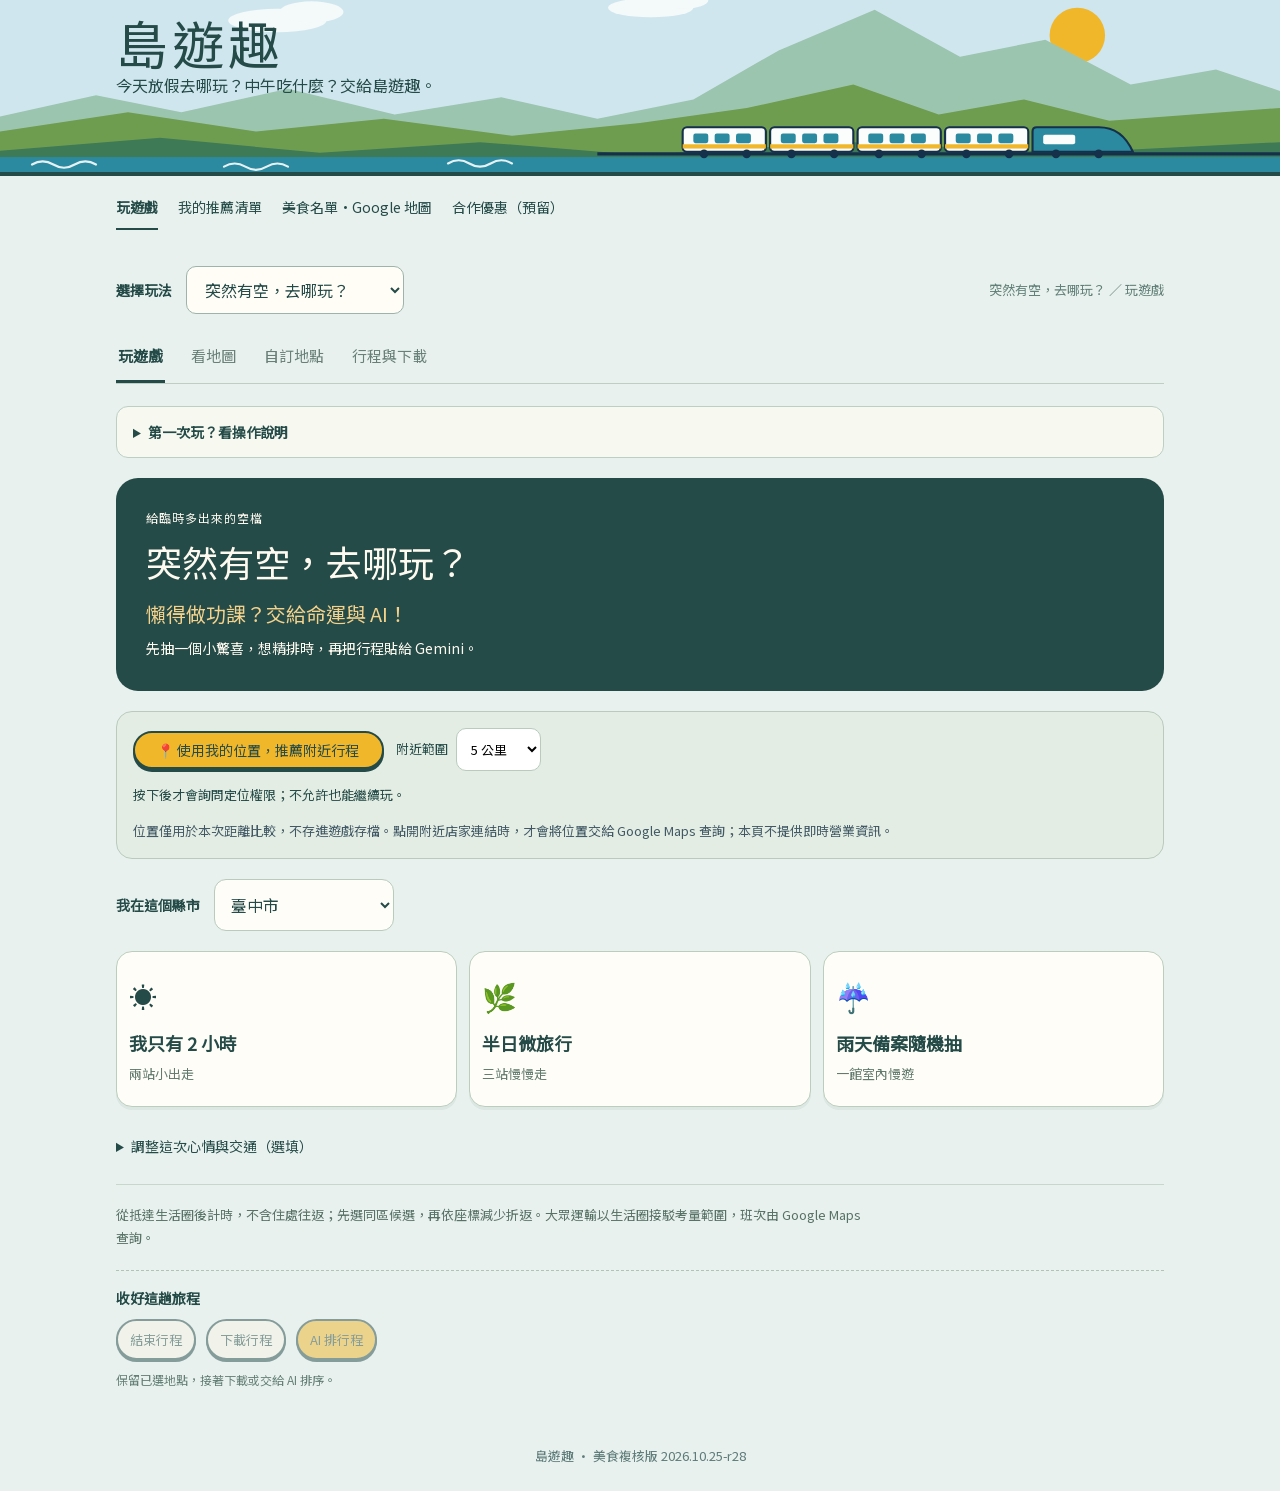
==== commit 44bb4c10: "Add files via upload" ====
--- a/index.html
+++ b/index.html
@@ -10,12 +10,12 @@
   <link rel="preconnect" href="https://fonts.googleapis.com">
   <link rel="preconnect" href="https://fonts.gstatic.com" crossorigin>
   <link rel="stylesheet" href="https://fonts.googleapis.com/css2?family=Huninn&family=Noto+Sans+TC:wght@400;500;700&display=swap">
-  <link rel="stylesheet" href="style.css?v=20261025-27">
-  <link rel="stylesheet" href="adventure.css?v=20261025-27">
-  <link rel="stylesheet" href="mobile.css?v=20261025-27">
-  <link rel="stylesheet" href="quick-trip.css?v=20261025-27">
-  <link rel="stylesheet" href="recommendations.css?v=20261025-27">
-<link rel="stylesheet" href="food-directory.css?v=20261025-27">
+  <link rel="stylesheet" href="style.css?v=20261025-28">
+  <link rel="stylesheet" href="adventure.css?v=20261025-28">
+  <link rel="stylesheet" href="mobile.css?v=20261025-28">
+  <link rel="stylesheet" href="quick-trip.css?v=20261025-28">
+  <link rel="stylesheet" href="recommendations.css?v=20261025-28">
+<link rel="stylesheet" href="food-directory.css?v=20261025-28">
 </head>
 <body>
 
@@ -186,7 +186,7 @@
   </div>
 
   <footer class="footer">
-    島遊趣 · 美食複核版 2026.10.25-r27
+    島遊趣 · 美食複核版 2026.10.25-r28
   </footer>
 
   <!-- 景點／事件卡片 -->
@@ -226,22 +226,22 @@
     </div>
   </div>
 
-  <script src="app-health.js?v=20261025-27" defer></script>
-  <script src="transport.js?v=20261025-27" defer></script>
-  <script src="city-data.js?v=20261025-27" defer></script>
-  <script src="trip-plan.js?v=20261025-27" defer></script>
-  <script src="lunch-data.js?v=20261025-27" defer></script>
-  <script src="community-data.js?v=20261025-27" defer></script>
-  <script src="food-audit.js?v=20261025-27" defer></script>
-  <script src="location-search.js?v=20261025-27" defer></script>
-  <script src="place-map.js?v=20261025-27" defer></script>
-  <script src="plan-actions.js?v=20261025-27" defer></script>
-  <script src="game.js?v=20261025-27" defer></script>
-  <script src="adventure.js?v=20261025-27" defer></script>
-  <script src="nearby.js?v=20261025-27" defer></script>
-  <script src="quick-trip.js?v=20261025-27" defer></script>
-  <script src="explore.js?v=20261025-27" defer></script>
-  <script src="workspace-tabs.js?v=20261025-27" defer></script>
+  <script src="app-health.js?v=20261025-28" defer></script>
+  <script src="transport.js?v=20261025-28" defer></script>
+  <script src="city-data.js?v=20261025-28" defer></script>
+  <script src="trip-plan.js?v=20261025-28" defer></script>
+  <script src="lunch-data.js?v=20261025-28" defer></script>
+  <script src="community-data.js?v=20261025-28" defer></script>
+  <script src="food-audit.js?v=20261025-28" defer></script>
+  <script src="location-search.js?v=20261025-28" defer></script>
+  <script src="place-map.js?v=20261025-28" defer></script>
+  <script src="plan-actions.js?v=20261025-28" defer></script>
+  <script src="game.js?v=20261025-28" defer></script>
+  <script src="adventure.js?v=20261025-28" defer></script>
+  <script src="nearby.js?v=20261025-28" defer></script>
+  <script src="quick-trip.js?v=20261025-28" defer></script>
+  <script src="explore.js?v=20261025-28" defer></script>
+  <script src="workspace-tabs.js?v=20261025-28" defer></script>
 
 </body>
 </html>
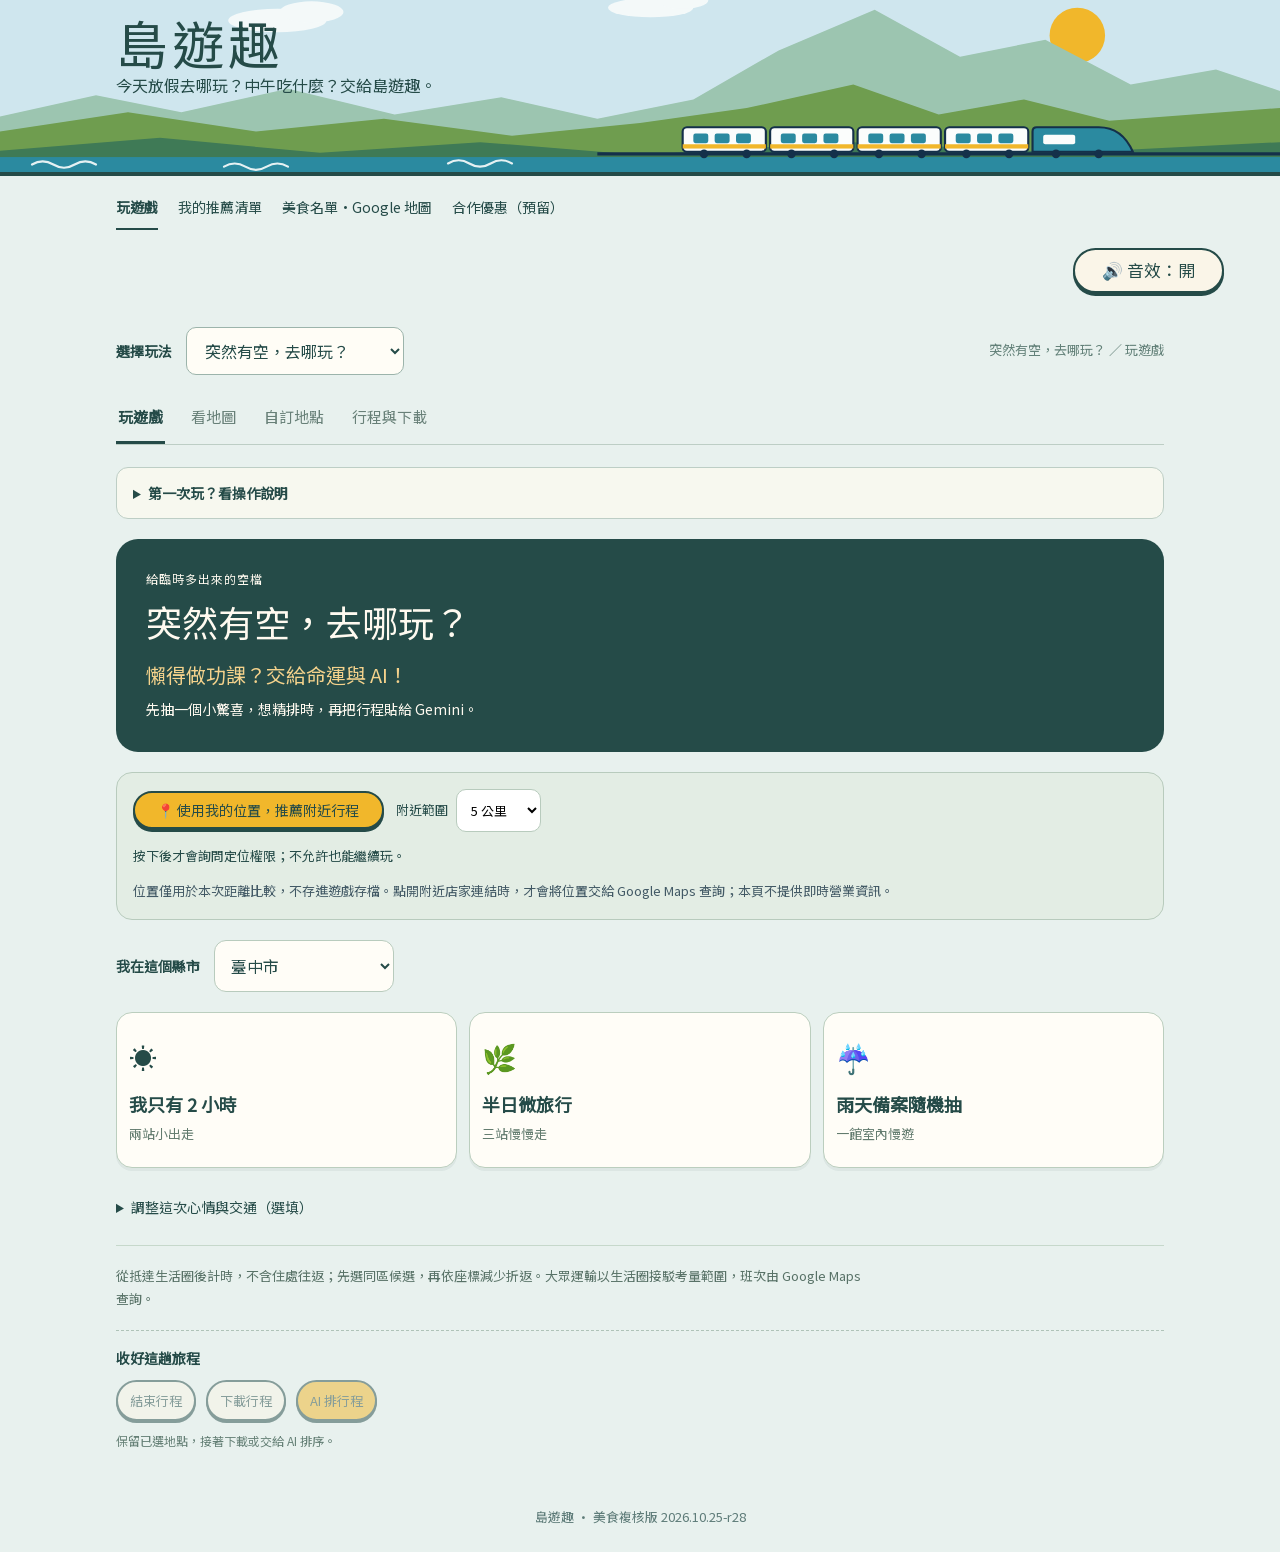
==== commit eaf37d57: "Add dice, wheel and dart sound effects with persistent mute toggle" ====
--- a/index.html
+++ b/index.html
@@ -236,12 +236,14 @@
   <script src="location-search.js?v=20261025-28" defer></script>
   <script src="place-map.js?v=20261025-28" defer></script>
   <script src="plan-actions.js?v=20261025-28" defer></script>
-  <script src="game.js?v=20261025-28" defer></script>
-  <script src="adventure.js?v=20261025-28" defer></script>
+  <script src="game-sound.js?v=20261107-29" defer></script>
+  <script src="game.js?v=20261107-29" defer></script>
+  <script src="adventure.js?v=20261107-29" defer></script>
   <script src="nearby.js?v=20261025-28" defer></script>
   <script src="quick-trip.js?v=20261025-28" defer></script>
-  <script src="explore.js?v=20261025-28" defer></script>
+  <script src="explore.js?v=20261107-29" defer></script>
   <script src="workspace-tabs.js?v=20261025-28" defer></script>
 
 </body>
 </html>
+
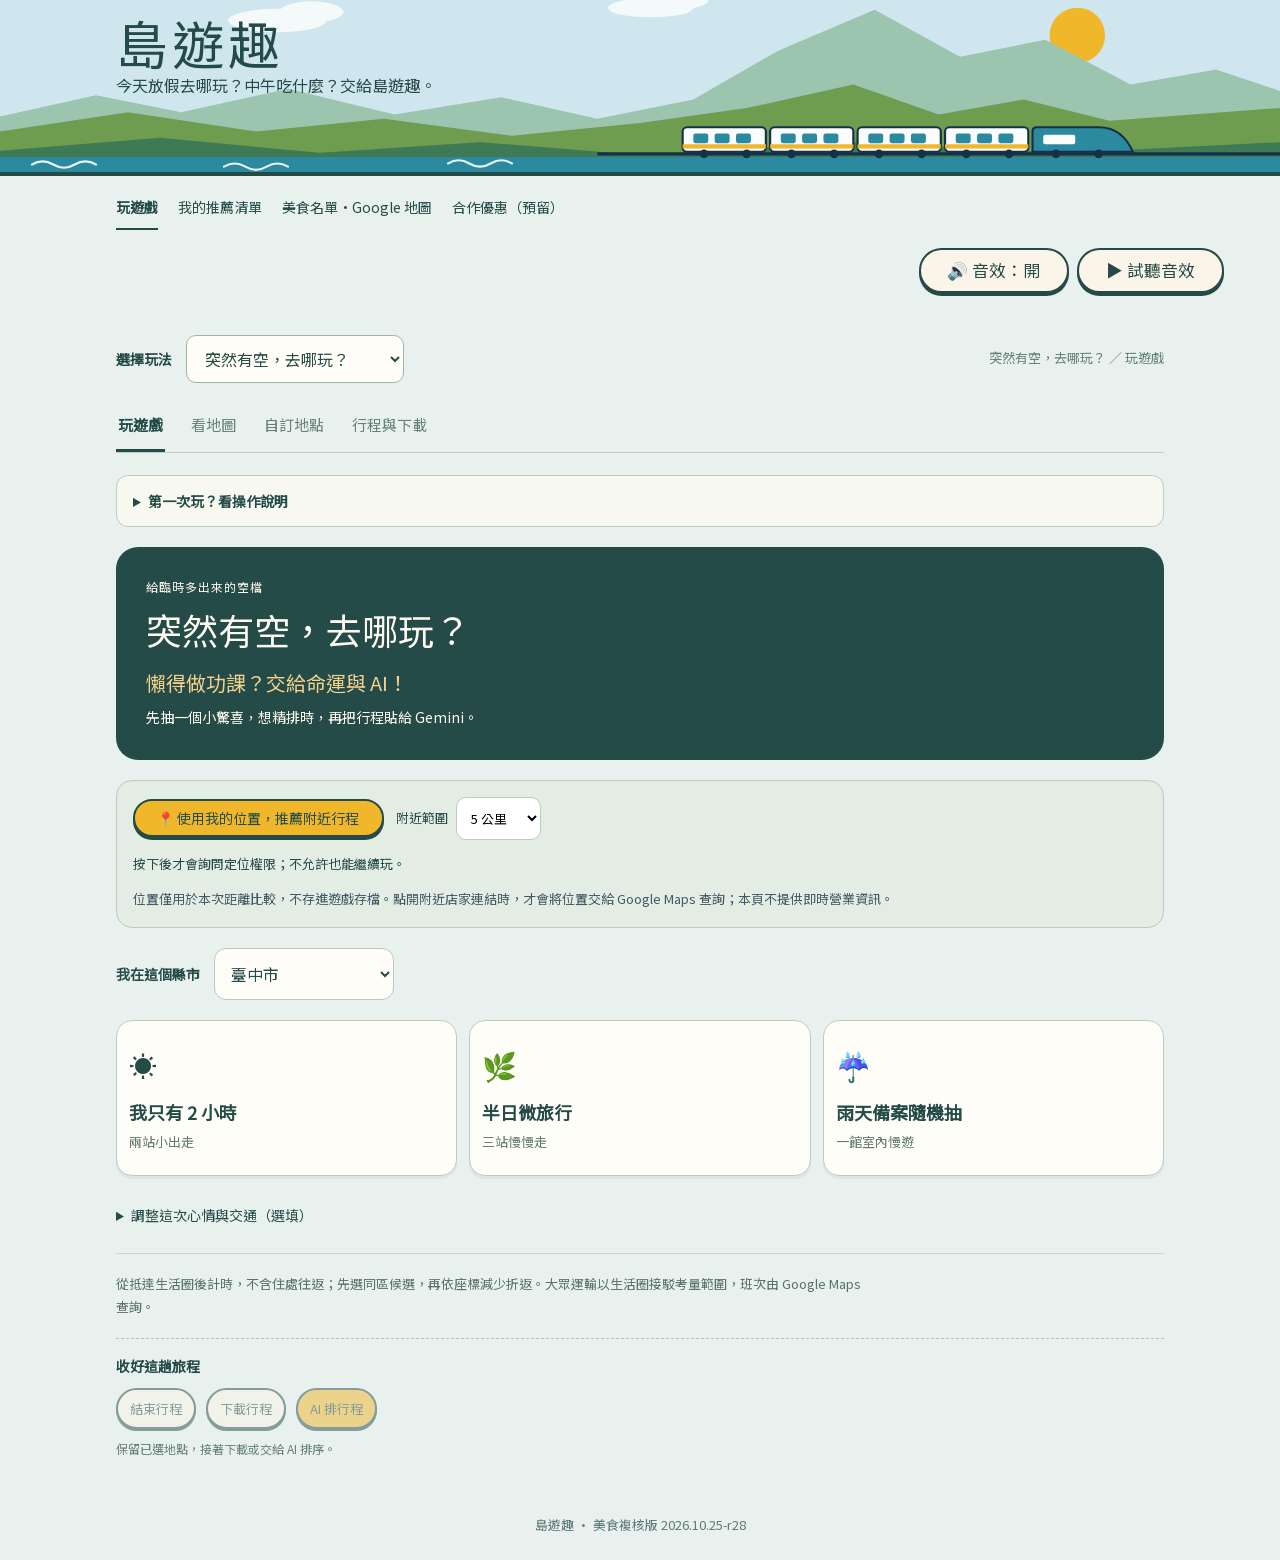
==== commit 88d832c5: "Refresh sound script cache for mobile playback fix" ====
--- a/index.html
+++ b/index.html
@@ -236,7 +236,7 @@
   <script src="location-search.js?v=20261025-28" defer></script>
   <script src="place-map.js?v=20261025-28" defer></script>
   <script src="plan-actions.js?v=20261025-28" defer></script>
-  <script src="game-sound.js?v=20261107-29" defer></script>
+  <script src="game-sound.js?v=20261107-30" defer></script>
   <script src="game.js?v=20261107-29" defer></script>
   <script src="adventure.js?v=20261107-29" defer></script>
   <script src="nearby.js?v=20261025-28" defer></script>
